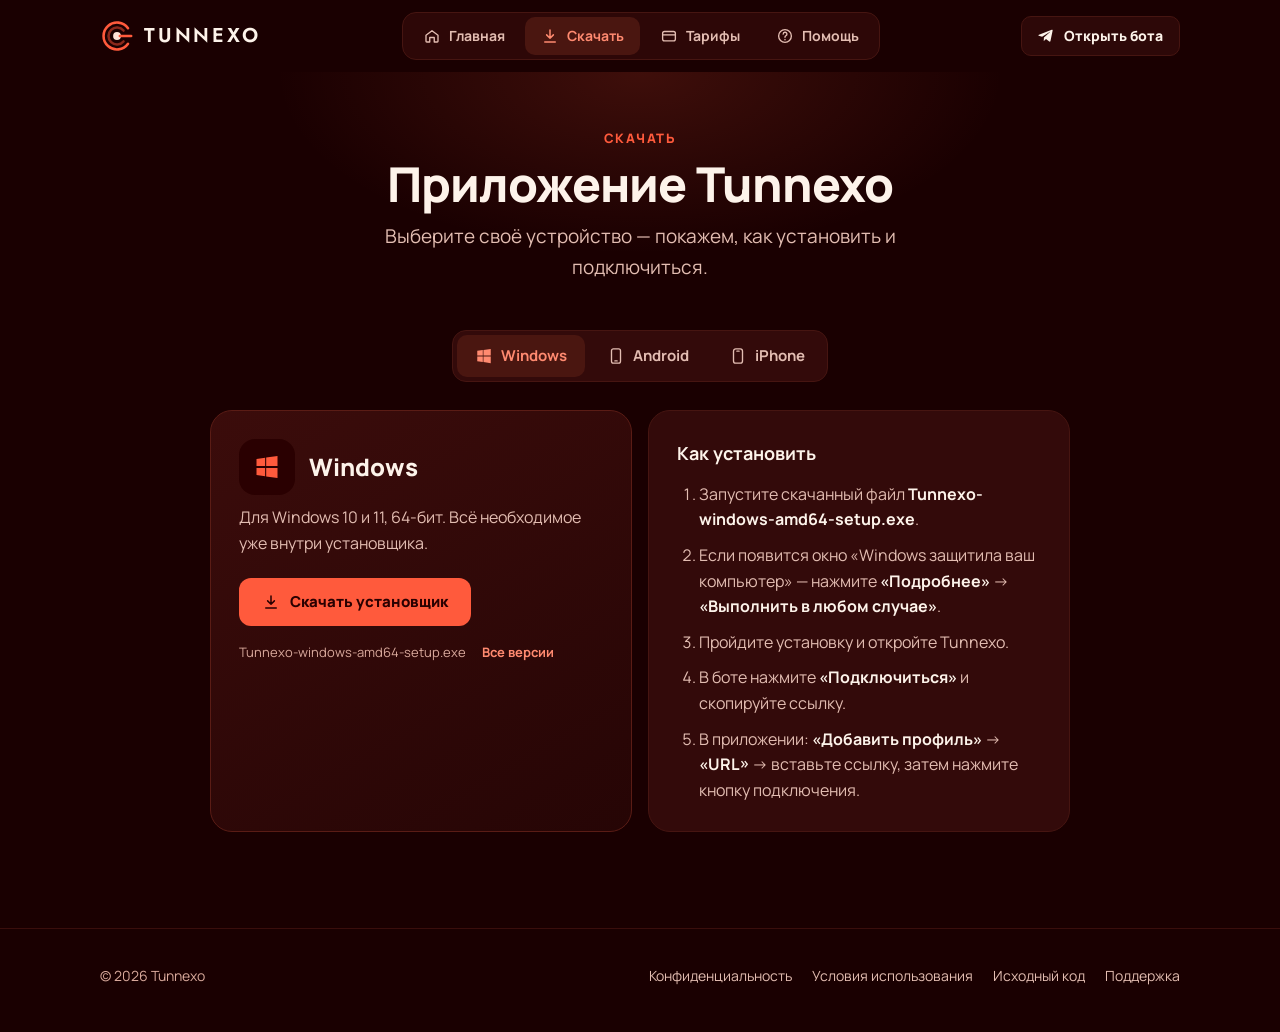
==== site/download.html @ ae8a5d05 "Site: split into tabs (Главная, Скачать, Тарифы, Помощь) with mobile tab bar Co-Authored-By: Claude " ====
<!doctype html>
<html lang="ru">
<head>
<meta charset="utf-8">
<meta name="viewport" content="width=device-width, initial-scale=1, viewport-fit=cover">
<title>Скачать Tunnexo — Windows, Android, iPhone</title>
<meta name="description" content="Скачайте приложение Tunnexo для Windows. Инструкции для Android и iPhone.">
<meta name="theme-color" content="#1A0001">
<link rel="icon" href="favicon.ico" sizes="any">
<link rel="icon" type="image/png" href="assets/favicon.png">
<link rel="apple-touch-icon" href="assets/apple-touch-icon.png">
<meta property="og:type" content="website">
<meta property="og:title" content="Скачать Tunnexo — Windows, Android, iPhone">
<meta property="og:description" content="Скачайте приложение Tunnexo для Windows. Инструкции для Android и iPhone.">
<meta property="og:image" content="https://tunnexo.com/assets/apple-touch-icon.png">
<link rel="preconnect" href="https://fonts.googleapis.com">
<link rel="preconnect" href="https://fonts.gstatic.com" crossorigin>
<link href="https://fonts.googleapis.com/css2?family=Jost:wght@500;600&family=Manrope:wght@400;500;600;700;800&display=swap" rel="stylesheet">
<link rel="stylesheet" href="assets/style.css">
<script>document.documentElement.className='js'</script>
</head>
<body>
<header>
  <div class="wrap nav">
    <a class="brand" href="./" aria-label="Tunnexo — на главную"><svg width="34" height="34" viewBox="0 0 48 48" fill="none" aria-hidden="true"><path d="M39.56 13.1A19 19 0 1 0 39.56 34.9" stroke="#FF5A3C" stroke-width="3.6" stroke-linecap="round"/><path d="M33.19 16.29A12 12 0 1 0 33.19 31.71" stroke="#8A281B" stroke-width="3.6" stroke-linecap="round"/><circle cx="24" cy="24" r="5.5" fill="#FFE3D8"/><path d="M28 24h16" stroke="#FF5A3C" stroke-width="3.6" stroke-linecap="round"/></svg><span>TUNNEXO</span></a>
    <nav class="tabs" aria-label="Разделы"><a href="./"><svg width="18" height="18" viewBox="0 0 24 24" fill="none" aria-hidden="true"><path d="M4 11l8-6 8 6v8a1 1 0 0 1-1 1h-4v-6H9v6H5a1 1 0 0 1-1-1z" stroke="currentColor" stroke-width="1.8" stroke-linejoin="round"/></svg>Главная</a><a href="download.html" aria-current="page"><svg width="18" height="18" viewBox="0 0 24 24" fill="none" aria-hidden="true"><path d="M12 4v11m0 0-4.5-4.5M12 15l4.5-4.5M5 20h14" stroke="currentColor" stroke-width="2" stroke-linecap="round" stroke-linejoin="round"/></svg>Скачать</a><a href="pricing.html"><svg width="18" height="18" viewBox="0 0 24 24" fill="none" aria-hidden="true"><rect x="3.5" y="6" width="17" height="12.5" rx="2.5" stroke="currentColor" stroke-width="1.8"/><path d="M3.5 10.5h17" stroke="currentColor" stroke-width="1.8"/></svg>Тарифы</a><a href="help.html"><svg width="18" height="18" viewBox="0 0 24 24" fill="none" aria-hidden="true"><circle cx="12" cy="12" r="8.5" stroke="currentColor" stroke-width="1.8"/><path d="M9.6 9.5a2.5 2.5 0 1 1 3.4 2.3c-.6.3-1 .8-1 1.5v.4M12 16.6v.4" stroke="currentColor" stroke-width="1.8" stroke-linecap="round"/></svg>Помощь</a></nav>
    <div class="nav-right"><a class="btn btn-ghost btn-sm" href="https://t.me/tunnexo_vpn_bot" rel="noopener"><svg width="16" height="16" viewBox="0 0 24 24" fill="currentColor" aria-hidden="true"><path d="M21.9 4.3 18.7 19.4c-.2 1-.9 1.3-1.8.8l-4.9-3.6-2.4 2.3c-.3.3-.5.5-1 .5l.3-5 9.2-8.3c.4-.4-.1-.6-.6-.2L6.1 13.1 1.3 11.6c-1-.3-1.1-1 .2-1.5L20.6 2.8c.9-.3 1.6.2 1.3 1.5z"/></svg>Открыть бота</a></div>
  </div>
</header>

<main>
  <div class="page-head"><div class="wrap"><p class="kicker">Скачать</p><h1>Приложение Tunnexo</h1><p class="lead">Выберите своё устройство — покажем, как установить и подключиться.</p></div></div>
  <div class="page"><div class="wrap">
    <div class="seg-wrap"><div class="seg" role="tablist" aria-label="Устройство">
      <button type="button" role="tab" aria-selected="true" aria-controls="p-windows" id="t-windows" data-tab="windows"><svg width="18" height="18" viewBox="0 0 24 24" fill="currentColor" aria-hidden="true"><path d="M3 5.1 10.4 4v7.2H3zm8.3-1.2L21 2.5v8.7h-9.7zM3 12.8h7.4V20L3 18.9zm8.3 0H21v8.7l-9.7-1.4z"/></svg>Windows</button>
      <button type="button" role="tab" aria-selected="false" aria-controls="p-android" id="t-android" data-tab="android"><svg width="18" height="18" viewBox="0 0 24 24" fill="none" aria-hidden="true"><rect x="6" y="2.5" width="12" height="19" rx="2.5" stroke="currentColor" stroke-width="1.8"/><path d="M10.5 18.5h3" stroke="currentColor" stroke-width="1.8" stroke-linecap="round"/></svg>Android</button>
      <button type="button" role="tab" aria-selected="false" aria-controls="p-ios" id="t-ios" data-tab="ios"><svg width="18" height="18" viewBox="0 0 24 24" fill="none" aria-hidden="true"><rect x="6" y="2.5" width="12" height="19" rx="3" stroke="currentColor" stroke-width="1.8"/><path d="M10.5 5.5h3" stroke="currentColor" stroke-width="1.8" stroke-linecap="round"/></svg>iPhone</button>
    </div></div>

    <div class="panel" id="p-windows" role="tabpanel" aria-labelledby="t-windows">
      <div class="platform">
        <div class="pcard">
          <div class="os"><span><svg width="28" height="28" viewBox="0 0 24 24" fill="currentColor" aria-hidden="true"><path d="M3 5.1 10.4 4v7.2H3zm8.3-1.2L21 2.5v8.7h-9.7zM3 12.8h7.4V20L3 18.9zm8.3 0H21v8.7l-9.7-1.4z"/></svg></span>Windows</div>
          <p>Для Windows 10 и 11, 64-бит. Всё необходимое уже внутри установщика.</p>
          <a class="btn btn-primary" href="https://github.com/borov-tech/tunnexo-app/releases/latest/download/Tunnexo-windows-amd64-setup.exe"><svg width="18" height="18" viewBox="0 0 24 24" fill="none" aria-hidden="true"><path d="M12 4v11m0 0-4.5-4.5M12 15l4.5-4.5M5 20h14" stroke="currentColor" stroke-width="2" stroke-linecap="round" stroke-linejoin="round"/></svg>Скачать установщик</a>
          <div class="meta"><span>Tunnexo-windows-amd64-setup.exe</span><a class="link" href="https://github.com/borov-tech/tunnexo-app/releases/latest" rel="noopener">Все версии</a></div>
        </div>
        <div class="howto">
          <h3>Как установить</h3>
          <ol>
            <li>Запустите скачанный файл <b>Tunnexo-windows-amd64-setup.exe</b>.</li>
            <li>Если появится окно «Windows защитила ваш компьютер» — нажмите <b>«Подробнее»</b> → <b>«Выполнить в любом случае»</b>.</li>
            <li>Пройдите установку и откройте Tunnexo.</li>
            <li>В боте нажмите <b>«Подключиться»</b> и скопируйте ссылку.</li>
            <li>В приложении: <b>«Добавить профиль»</b> → <b>«URL»</b> → вставьте ссылку, затем нажмите кнопку подключения.</li>
          </ol>
        </div>
      </div>
    </div>

    <div class="panel" id="p-android" role="tabpanel" aria-labelledby="t-android" hidden>
      <div class="pcard soon-box">
        <div class="ico"><svg width="30" height="30" viewBox="0 0 24 24" fill="none" aria-hidden="true"><rect x="6" y="2.5" width="12" height="19" rx="2.5" stroke="currentColor" stroke-width="1.8"/><path d="M10.5 18.5h3" stroke="currentColor" stroke-width="1.8" stroke-linecap="round"/></svg></div>
        <div class="os" style="justify-content:center">Android <em class="badge" style="font-style:normal;font-size:12px;padding:2px 10px;border-radius:10px;background:var(--chip);color:var(--muted)">скоро</em></div>
        <p style="max-width:460px;margin:10px auto 22px">Приложение Tunnexo для Android готовится к выпуску. А пока подписку из бота можно добавить в приложение Happ из Google Play.</p>
        <a class="btn btn-ghost" href="https://t.me/tunnexo_vpn_bot" rel="noopener"><svg width="16" height="16" viewBox="0 0 24 24" fill="currentColor" aria-hidden="true"><path d="M21.9 4.3 18.7 19.4c-.2 1-.9 1.3-1.8.8l-4.9-3.6-2.4 2.3c-.3.3-.5.5-1 .5l.3-5 9.2-8.3c.4-.4-.1-.6-.6-.2L6.1 13.1 1.3 11.6c-1-.3-1.1-1 .2-1.5L20.6 2.8c.9-.3 1.6.2 1.3 1.5z"/></svg>Получить подписку</a>
      </div>
    </div>

    <div class="panel" id="p-ios" role="tabpanel" aria-labelledby="t-ios" hidden>
      <div class="platform">
        <div class="pcard">
          <div class="os"><span><svg width="28" height="28" viewBox="0 0 24 24" fill="none" aria-hidden="true"><rect x="6" y="2.5" width="12" height="19" rx="3" stroke="currentColor" stroke-width="1.8"/><path d="M10.5 5.5h3" stroke="currentColor" stroke-width="1.8" stroke-linecap="round"/></svg></span>iPhone и iPad</div>
          <p>Своего приложения для iOS у Tunnexo пока нет. Используйте бесплатное приложение <b>Happ</b> из App Store — подписка работает в нём полностью.</p>
          <a class="btn btn-ghost" href="https://t.me/tunnexo_vpn_bot" rel="noopener"><svg width="16" height="16" viewBox="0 0 24 24" fill="currentColor" aria-hidden="true"><path d="M21.9 4.3 18.7 19.4c-.2 1-.9 1.3-1.8.8l-4.9-3.6-2.4 2.3c-.3.3-.5.5-1 .5l.3-5 9.2-8.3c.4-.4-.1-.6-.6-.2L6.1 13.1 1.3 11.6c-1-.3-1.1-1 .2-1.5L20.6 2.8c.9-.3 1.6.2 1.3 1.5z"/></svg>Получить подписку</a>
        </div>
        <div class="howto">
          <h3>Как подключить</h3>
          <ol>
            <li>Установите <b>Happ</b> из App Store.</li>
            <li>В боте нажмите <b>«Подключиться»</b> и скопируйте ссылку.</li>
            <li>Откройте Happ — он предложит добавить подписку из буфера обмена. Или нажмите <b>«+»</b> и вставьте ссылку.</li>
            <li>Выберите страну и включите подключение.</li>
          </ol>
        </div>
      </div>
    </div>
  </div></div>

</main>

<footer>
  <div class="wrap foot">
    <span>© <span data-year>2026</span> Tunnexo</span>
    <nav aria-label="Документы">
      <a href="privacy.html">Конфиденциальность</a>
      <a href="terms.html">Условия использования</a>
      <a href="https://github.com/borov-tech/tunnexo-app" rel="noopener">Исходный код</a>
      <a href="https://t.me/tunnexo_vpn_bot" rel="noopener">Поддержка</a>
    </nav>
  </div>
</footer>

<nav class="tabbar" aria-label="Разделы"><a href="./"><svg width="18" height="18" viewBox="0 0 24 24" fill="none" aria-hidden="true"><path d="M4 11l8-6 8 6v8a1 1 0 0 1-1 1h-4v-6H9v6H5a1 1 0 0 1-1-1z" stroke="currentColor" stroke-width="1.8" stroke-linejoin="round"/></svg>Главная</a><a href="download.html" aria-current="page"><svg width="18" height="18" viewBox="0 0 24 24" fill="none" aria-hidden="true"><path d="M12 4v11m0 0-4.5-4.5M12 15l4.5-4.5M5 20h14" stroke="currentColor" stroke-width="2" stroke-linecap="round" stroke-linejoin="round"/></svg>Скачать</a><a href="pricing.html"><svg width="18" height="18" viewBox="0 0 24 24" fill="none" aria-hidden="true"><rect x="3.5" y="6" width="17" height="12.5" rx="2.5" stroke="currentColor" stroke-width="1.8"/><path d="M3.5 10.5h17" stroke="currentColor" stroke-width="1.8"/></svg>Тарифы</a><a href="help.html"><svg width="18" height="18" viewBox="0 0 24 24" fill="none" aria-hidden="true"><circle cx="12" cy="12" r="8.5" stroke="currentColor" stroke-width="1.8"/><path d="M9.6 9.5a2.5 2.5 0 1 1 3.4 2.3c-.6.3-1 .8-1 1.5v.4M12 16.6v.4" stroke="currentColor" stroke-width="1.8" stroke-linecap="round"/></svg>Помощь</a></nav>
<script>
try { document.querySelectorAll('[data-year]').forEach(function (e) { e.textContent = new Date().getFullYear(); }); } catch (e) {}
(function () {
  var tabs = document.querySelectorAll('[data-tab]');
  function show(name) {
    tabs.forEach(function (t) {
      var on = t.getAttribute('data-tab') === name;
      t.setAttribute('aria-selected', on ? 'true' : 'false');
      var p = document.getElementById('p-' + t.getAttribute('data-tab'));
      if (p) p.hidden = !on;
    });
  }
  tabs.forEach(function (t) { t.addEventListener('click', function () { show(t.getAttribute('data-tab')); try { history.replaceState(null, '', '#' + t.getAttribute('data-tab')); } catch (e) {} }); });
  var h = (location.hash || '').slice(1);
  var ua = navigator.userAgent || '';
  if (h === 'windows' || h === 'android' || h === 'ios') show(h);
  else if (/Android/i.test(ua)) show('android');
  else if (/iPhone|iPad|iPod/i.test(ua) || (/Macintosh/.test(ua) && 'ontouchend' in document)) show('ios');
  else show('windows');
})();
</script>
</body>
</html>
---- site/assets/style.css ----
:root{
  --bg:#1A0001; --bg2:#220102; --card:#330A0A; --card-border:#461511; --line:#3A0E0C;
  --chip:#47130F; --coral:#FF5A3C; --coral-hover:#FF7A5E; --coral-soft:#FF8A70; --ring:#8A281B;
  --text:#FDF3EA; --text2:#E3BDB2; --muted:#D9A99C; --ink:#2A0001;
  --radius:18px; --maxw:1120px;
}
*{box-sizing:border-box}
html{scroll-behavior:smooth;-webkit-text-size-adjust:100%}
body{margin:0;background:var(--bg);color:var(--text);font-family:'Manrope',system-ui,-apple-system,'Segoe UI',sans-serif;font-size:16px;line-height:1.6;overflow-x:hidden}
a{color:inherit}
a.link{color:var(--coral-soft);text-decoration:none;font-weight:700}
a.link:hover{text-decoration:underline}
img,svg{display:block}
.wrap{max-width:var(--maxw);margin:0 auto;padding:0 20px}
:focus-visible{outline:2px solid var(--coral);outline-offset:3px;border-radius:6px}

/* header */
header{position:relative;z-index:3}
.nav{display:flex;align-items:center;justify-content:space-between;height:76px;gap:16px}
.brand{display:flex;align-items:center;gap:10px;text-decoration:none}
.brand span{font-family:'Jost',sans-serif;font-weight:600;font-size:20px;letter-spacing:.14em}
.links{display:flex;align-items:center;gap:28px}
.links a{text-decoration:none;color:var(--text2);font-weight:600;font-size:15px}
.links a:hover{color:var(--text)}

/* buttons */
.btn{display:inline-flex;align-items:center;justify-content:center;gap:10px;height:48px;padding:0 22px;border-radius:12px;font:inherit;font-weight:800;font-size:15px;text-decoration:none;border:1px solid transparent;cursor:pointer;white-space:nowrap;transition:background .15s,border-color .15s,transform .15s}
.btn:active{transform:translateY(1px)}
.btn-primary{background:var(--coral);color:var(--ink)}
.btn-primary:hover{background:var(--coral-hover)}
.btn-ghost{background:rgba(51,10,10,.8);border-color:var(--card-border);color:var(--text)}
.btn-ghost:hover{border-color:var(--ring)}
.btn-sm{height:40px;padding:0 16px;font-size:14px;border-radius:10px}

/* hero (variant B) */
.hero{position:relative;overflow:hidden;margin-top:-72px;padding:120px 0 100px;text-align:center;
  background:radial-gradient(560px 420px at 50% 42%,#4A1210 0%,#220102 62%,var(--bg) 100%)}
.rings{position:absolute;left:50%;top:330px;width:1400px;height:1400px;transform:translate(-50%,-50%);pointer-events:none}
.hero-inner{position:relative;z-index:1;display:flex;flex-direction:column;align-items:center}
.hero-logo{filter:drop-shadow(0 0 40px rgba(255,90,60,.45))}
h1{font-size:clamp(38px,6vw,66px);line-height:1.05;letter-spacing:-.02em;margin:28px 0 16px;font-weight:800;max-width:860px}
.lead{font-size:clamp(17px,2vw,19px);color:var(--text2);margin:0 0 40px;max-width:600px}
.platforms{display:flex;flex-wrap:wrap;justify-content:center;gap:14px}
.pbtn{display:inline-flex;align-items:center;gap:12px;height:62px;padding:0 28px;border-radius:16px;text-decoration:none;font-weight:800;font-size:17px;border:1px solid transparent;transition:background .15s,border-color .15s,transform .15s;text-align:left}
.pbtn:active{transform:translateY(1px)}
.pbtn small{display:block;font-size:11px;font-weight:700;line-height:1.1;opacity:.75}
.pbtn span{line-height:1.15}
.pbtn.primary{background:var(--coral);color:var(--ink);box-shadow:0 12px 40px rgba(255,90,60,.35)}
.pbtn.primary:hover{background:var(--coral-hover)}
.pbtn.secondary{background:rgba(51,10,10,.85);border-color:#5A1C15;color:var(--text)}
.pbtn.secondary:hover{border-color:var(--ring)}
.pbtn.secondary svg{color:var(--coral-soft)}
.pbtn.soon{cursor:default;opacity:.85}
.pbtn .badge{margin-left:6px;padding:2px 8px;border-radius:10px;background:var(--chip);color:var(--muted);font-size:11px;font-weight:700;opacity:1}
.hero-note{margin:22px 0 0;font-size:14px;color:var(--muted)}

/* sections */
section{position:relative;padding:88px 0;border-top:1px solid var(--line)}
.kicker{color:var(--coral);font-size:13px;font-weight:800;letter-spacing:.12em;text-transform:uppercase;margin:0 0 10px}
h2{font-size:clamp(28px,3.6vw,40px);line-height:1.15;letter-spacing:-.01em;margin:0 0 14px;font-weight:800}
.sub{color:var(--text2);max-width:640px;margin:0 0 40px;font-size:17px}
.grid{display:grid;grid-template-columns:repeat(3,minmax(0,1fr));gap:16px}
.card{background:var(--card);border:1px solid var(--card-border);border-radius:var(--radius);padding:24px}
.card h3{margin:16px 0 6px;font-size:18px;font-weight:800}
.card p{margin:0;color:var(--text2);font-size:15px}
.ico{width:44px;height:44px;border-radius:12px;background:var(--chip);color:var(--coral-soft);display:flex;align-items:center;justify-content:center;flex-shrink:0}

/* countries */
.countries{display:grid;grid-template-columns:repeat(4,minmax(0,1fr));gap:16px}
.country{display:flex;align-items:center;gap:14px;background:var(--card);border:1px solid var(--card-border);border-radius:16px;padding:18px 20px}
.flag{width:44px;height:30px;border-radius:6px;overflow:hidden;flex-shrink:0;box-shadow:0 0 0 1px rgba(255,255,255,.08)}
.country b{display:block;font-size:16px}
.country small{color:var(--muted);font-size:13px}

/* pricing */
.plans{display:grid;grid-template-columns:repeat(3,minmax(0,1fr));gap:16px;align-items:stretch}
.plan{position:relative;display:flex;flex-direction:column;background:var(--card);border:1px solid var(--card-border);border-radius:22px;padding:28px}
.plan.best{background:linear-gradient(160deg,#4A1610,#2A0606 75%);border:1.5px solid var(--coral)}
.plan .ribbon{position:absolute;top:-12px;left:24px;height:24px;padding:0 12px;border-radius:12px;background:var(--coral);color:var(--ink);font-size:12px;font-weight:800;display:flex;align-items:center}
.plan h3{margin:0;font-size:18px;font-weight:800;color:var(--text2)}
.price{margin:14px 0 4px;font-size:44px;font-weight:800;letter-spacing:-.02em;line-height:1}
.price span{font-size:22px;font-weight:700;margin-left:4px}
.per{color:var(--muted);font-size:14px;min-height:22px}
.save{display:inline-block;margin-left:8px;padding:1px 8px;border-radius:10px;background:var(--chip);color:var(--coral-soft);font-size:12px;font-weight:800}
.plan ul{list-style:none;padding:0;margin:20px 0 24px;display:grid;gap:8px;font-size:15px;color:var(--text2)}
.plan li{display:flex;gap:10px;align-items:flex-start}
.plan li::before{content:"";flex-shrink:0;width:18px;height:18px;margin-top:3px;border-radius:9px;background:var(--chip) url("data:image/svg+xml,%3Csvg xmlns='http://www.w3.org/2000/svg' viewBox='0 0 24 24'%3E%3Cpath d='M6 12.5l4 4L18 8' fill='none' stroke='%23FF8A70' stroke-width='3' stroke-linecap='round' stroke-linejoin='round'/%3E%3C/svg%3E") center/12px no-repeat}
.plan .btn{margin-top:auto}
.plans-note{margin:20px 0 0;color:var(--muted);font-size:14px}

/* steps */
.steps{counter-reset:s;display:grid;grid-template-columns:repeat(3,minmax(0,1fr));gap:16px}
.step{background:var(--card);border:1px solid var(--card-border);border-radius:var(--radius);padding:24px}
.step::before{counter-increment:s;content:counter(s);display:flex;align-items:center;justify-content:center;width:36px;height:36px;border-radius:50%;background:var(--coral);color:var(--ink);font-weight:800}
.step h3{margin:16px 0 6px;font-size:17px}
.step p{margin:0;color:var(--text2);font-size:15px}
.win-note{margin-top:16px;display:flex;gap:12px;align-items:flex-start;background:rgba(59,12,11,.6);border:1px solid #5A1C15;border-radius:14px;padding:14px 16px;font-size:14px;color:var(--text2)}
.win-note b{color:var(--text)}

/* faq */
.faq{max-width:780px}
details{border-bottom:1px solid var(--line)}
summary{list-style:none;cursor:pointer;padding:20px 0;font-weight:700;font-size:17px;display:flex;justify-content:space-between;gap:16px}
summary::-webkit-details-marker{display:none}
summary::after{content:"+";color:var(--coral);font-size:22px;line-height:1;font-weight:600}
details[open] summary::after{content:"–"}
details p{margin:0 0 20px;color:var(--text2)}

/* final cta */
.final{text-align:center;background:radial-gradient(520px 260px at 50% 100%,rgba(255,90,60,.18),transparent 70%)}
.final .platforms{margin-top:28px}

/* footer */
footer{border-top:1px solid var(--line);padding:36px 0 44px;color:var(--muted);font-size:14px}
.foot{display:flex;flex-wrap:wrap;justify-content:space-between;gap:12px 24px;align-items:center}
.foot nav{display:flex;flex-wrap:wrap;gap:8px 20px}
.foot a{color:var(--text2);text-decoration:none}
.foot a:hover{color:var(--text);text-decoration:underline}

/* legal pages */
.doc{max-width:780px;margin:0 auto;padding:40px 20px 80px}
.doc h1{font-size:clamp(30px,4.4vw,44px);margin:12px 0 8px;text-align:left}
.doc .updated{color:var(--muted);font-size:14px;margin:0 0 32px}
.doc h2{font-size:22px;margin:36px 0 10px}
.doc p,.doc li{color:var(--text2)}
.doc ul{padding-left:22px}
.doc li{margin:6px 0}
.doc .callout{background:var(--card);border:1px solid var(--card-border);border-radius:14px;padding:16px 18px;margin:20px 0}
.doc .callout p{margin:0}
.back{display:inline-flex;align-items:center;gap:6px;color:var(--muted);text-decoration:none;font-weight:600;font-size:14px}
.back:hover{color:var(--text)}

@media (max-width:900px){
  .grid,.steps,.plans{grid-template-columns:1fr}
  .countries{grid-template-columns:repeat(2,minmax(0,1fr))}
  .links a:not(.btn){display:none}
  .plans{max-width:460px}
}
@media (max-width:480px){
  .wrap{padding:0 16px}
  .hero{padding:120px 0 80px}
  .rings{top:300px;width:1000px;height:1000px}
  .pbtn{width:100%;justify-content:center}
  .countries{grid-template-columns:1fr}
  section{padding:64px 0}
  .brand span{font-size:18px}
}
@media (prefers-reduced-motion:reduce){html{scroll-behavior:auto}.btn,.pbtn{transition:none}}

/* ===== tabs (multi-page) ===== */
.nav{height:72px}
.tabs{display:flex;gap:4px;padding:4px;border-radius:14px;background:rgba(51,10,10,.75);border:1px solid var(--card-border)}
.tabs a{display:flex;align-items:center;gap:8px;height:38px;padding:0 16px;border-radius:10px;text-decoration:none;color:var(--text2);font-weight:700;font-size:14px}
.tabs a:hover{color:var(--text);background:rgba(74,22,16,.6)}
.tabs a[aria-current="page"]{background:#4A1610;color:var(--coral-soft)}
.tabs svg{flex-shrink:0}
.nav-right{display:flex;align-items:center;gap:12px}
.tabbar{display:none}
.page-head{position:relative;overflow:hidden;padding:56px 0 40px;text-align:center;background:radial-gradient(520px 260px at 50% 0%,rgba(255,90,60,.16),transparent 70%)}
.page-head h1{margin:0 auto 12px;font-size:clamp(32px,4.6vw,48px)}
.page-head .lead{margin:0 auto}
.page{padding:8px 0 96px}
.page section{border-top:0;padding:40px 0}
.seg{display:inline-flex;gap:4px;padding:4px;border-radius:14px;background:var(--card);border:1px solid var(--card-border);margin:0 auto 28px}
.seg button{display:flex;align-items:center;gap:8px;height:42px;padding:0 18px;border:0;border-radius:10px;background:transparent;color:var(--text2);font:inherit;font-weight:700;font-size:15px;cursor:pointer}
.seg button[aria-selected="true"]{background:#4A1610;color:var(--coral-soft)}
.seg-wrap{text-align:center}
.panel{max-width:860px;margin:0 auto}
.js .panel[hidden]{display:none}
.platform{display:grid;grid-template-columns:minmax(0,1fr) minmax(0,1fr);gap:16px}
.pcard{position:relative;overflow:hidden;background:linear-gradient(150deg,#3B0C0B,#260505);border:1px solid #5A1C15;border-radius:22px;padding:28px}
.pcard .os{display:flex;align-items:center;gap:14px;font-size:24px;font-weight:800;margin-bottom:6px}
.pcard .os span{width:56px;height:56px;border-radius:16px;background:var(--ink);color:var(--coral);display:flex;align-items:center;justify-content:center}
.pcard p{color:var(--text2);margin:10px 0 22px}
.pcard .meta{display:flex;flex-wrap:wrap;gap:6px 16px;margin-top:16px;color:var(--muted);font-size:13px}
.howto{background:var(--card);border:1px solid var(--card-border);border-radius:22px;padding:28px}
.howto h3{margin:0 0 14px;font-size:18px}
.howto ol{margin:0;padding-left:22px;color:var(--text2);display:grid;gap:10px}
.howto ol b{color:var(--text)}
.soon-box{text-align:center;padding:44px 28px}
.soon-box .ico{margin:0 auto 14px;width:64px;height:64px;border-radius:18px}
.help-card{display:flex;flex-wrap:wrap;align-items:center;justify-content:space-between;gap:16px;margin-top:40px;background:linear-gradient(135deg,#3B0C0B,#2A0606);border:1px solid #5A1C15;border-radius:20px;padding:24px 28px}
.help-card h3{margin:0 0 4px;font-size:20px}
.help-card p{margin:0;color:var(--text2)}
.home-more{display:grid;grid-template-columns:repeat(3,minmax(0,1fr));gap:16px}
.tile{display:block;text-decoration:none;background:var(--card);border:1px solid var(--card-border);border-radius:20px;padding:24px;transition:border-color .15s,transform .15s}
.tile:hover{border-color:var(--ring);transform:translateY(-2px)}
.tile h3{margin:14px 0 6px;font-size:18px}
.tile p{margin:0;color:var(--text2);font-size:15px}
.tile .go{margin-top:14px;color:var(--coral-soft);font-weight:800;font-size:14px}

@media (max-width:900px){
  .tabs{display:none}
  .platform,.home-more{grid-template-columns:1fr}
  body{padding-bottom:76px}
  .tabbar{display:grid;grid-template-columns:repeat(4,1fr);position:fixed;left:0;right:0;bottom:0;z-index:10;height:68px;padding:6px 8px calc(6px + env(safe-area-inset-bottom));background:rgba(30,1,2,.96);border-top:1px solid var(--line);-webkit-backdrop-filter:blur(10px);backdrop-filter:blur(10px)}
  .tabbar a{display:flex;flex-direction:column;align-items:center;justify-content:center;gap:3px;text-decoration:none;color:var(--muted);font-size:11px;font-weight:700;border-radius:12px}
  .tabbar a[aria-current="page"]{color:var(--coral-soft)}
  .tabbar a[aria-current="page"] svg{background:#4A1610;border-radius:10px}
  .tabbar svg{width:44px;height:28px;padding:4px 12px;box-sizing:border-box}
}
@media (max-width:480px){
  .seg{display:flex}
  .seg button{flex:1;justify-content:center;padding:0 8px;font-size:14px}
  .pcard,.howto{padding:22px}
}
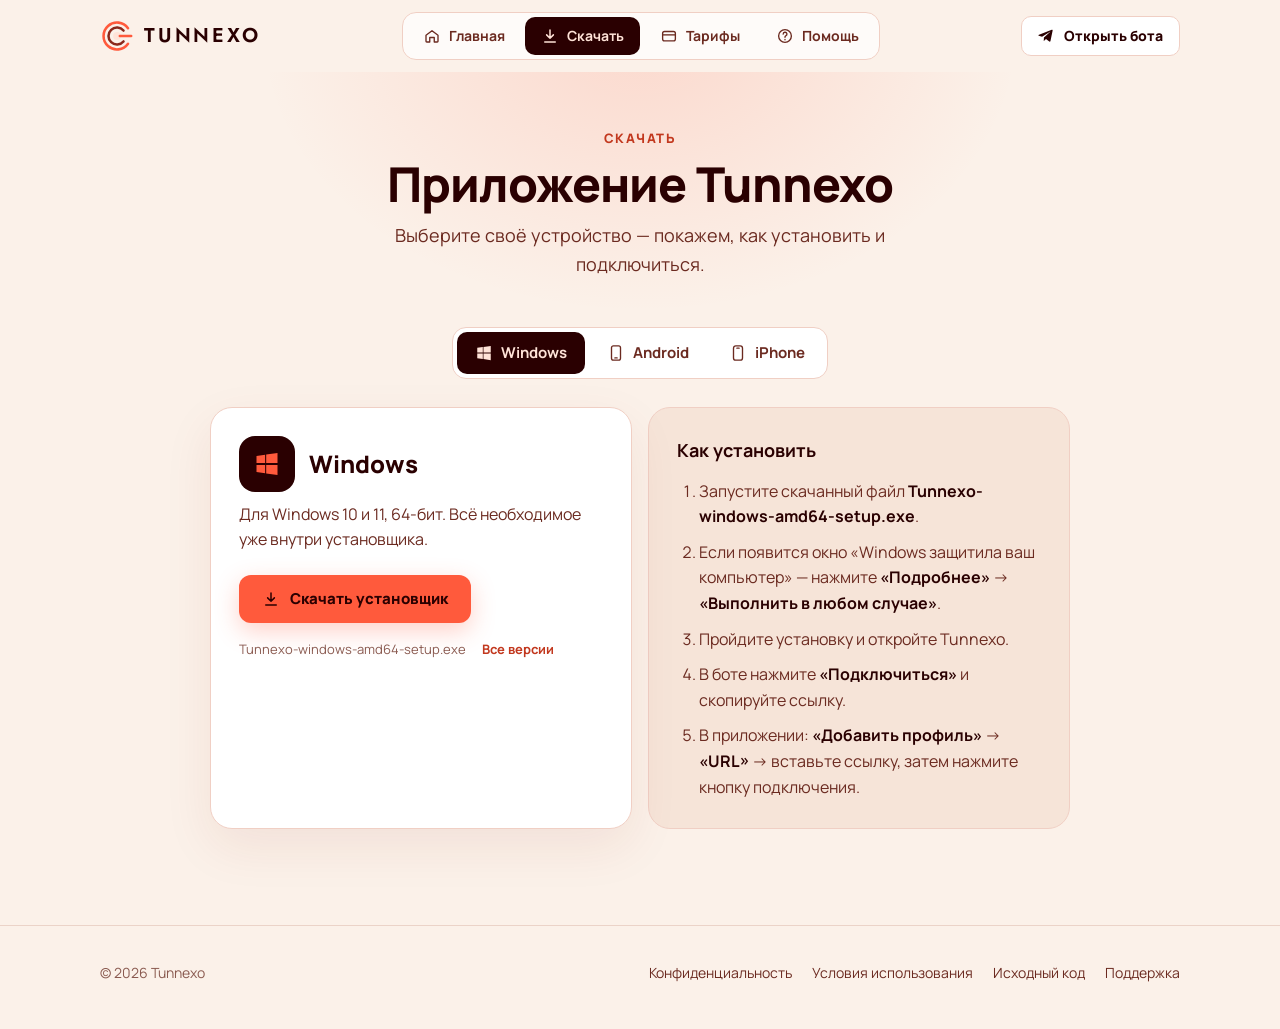
==== commit 368c5600: "Site: light design (variant C), animations, remove device/country counts Co-Authored-By: Claude Opus" ====
--- a/site/download.html
+++ b/site/download.html
@@ -5,7 +5,7 @@
 <meta name="viewport" content="width=device-width, initial-scale=1, viewport-fit=cover">
 <title>Скачать Tunnexo — Windows, Android, iPhone</title>
 <meta name="description" content="Скачайте приложение Tunnexo для Windows. Инструкции для Android и iPhone.">
-<meta name="theme-color" content="#1A0001">
+<meta name="theme-color" content="#FBF1E9">
 <link rel="icon" href="favicon.ico" sizes="any">
 <link rel="icon" type="image/png" href="assets/favicon.png">
 <link rel="apple-touch-icon" href="assets/apple-touch-icon.png">
--- a/site/assets/style.css
+++ b/site/assets/style.css
@@ -1,90 +1,135 @@
+/* Tunnexo site — light theme (variant C): warm paper background, burgundy ink, coral accent.
+   Layout: tab navigation (top on desktop, bottom bar on phones/tablets), one job per page. */
 :root{
-  --bg:#1A0001; --bg2:#220102; --card:#330A0A; --card-border:#461511; --line:#3A0E0C;
-  --chip:#47130F; --coral:#FF5A3C; --coral-hover:#FF7A5E; --coral-soft:#FF8A70; --ring:#8A281B;
-  --text:#FDF3EA; --text2:#E3BDB2; --muted:#D9A99C; --ink:#2A0001;
+  --bg:#FBF1E9;          /* paper */
+  --bg-deep:#F6E4D8;     /* section tint */
+  --card:#FFFFFF;
+  --card-border:#F0CFC4;
+  --line:#EBD3C8;
+  --chip:#FFE3D8;
+  --coral:#FF5A3C;
+  --coral-hover:#F04A2C;
+  --coral-text:#C2381E;  /* coral readable on light backgrounds */
+  --ink:#2A0001;         /* burgundy — text and dark tiles */
+  --text:#2A0001;
+  --text2:#6B2A20;
+  --muted:#8A5A50;
   --radius:18px; --maxw:1120px;
+  color-scheme:light;
 }
 *{box-sizing:border-box}
 html{scroll-behavior:smooth;-webkit-text-size-adjust:100%}
 body{margin:0;background:var(--bg);color:var(--text);font-family:'Manrope',system-ui,-apple-system,'Segoe UI',sans-serif;font-size:16px;line-height:1.6;overflow-x:hidden}
 a{color:inherit}
-a.link{color:var(--coral-soft);text-decoration:none;font-weight:700}
+a.link{color:var(--coral-text);text-decoration:none;font-weight:700}
 a.link:hover{text-decoration:underline}
 img,svg{display:block}
-.wrap{max-width:var(--maxw);margin:0 auto;padding:0 20px}
+.wrap{max-width:var(--maxw);margin:0 auto;padding-left:max(20px,env(safe-area-inset-left,0px));padding-right:max(20px,env(safe-area-inset-right,0px))}
 :focus-visible{outline:2px solid var(--coral);outline-offset:3px;border-radius:6px}
+h1,h2,h3{text-wrap:balance}
 
 /* header */
 header{position:relative;z-index:3}
-.nav{display:flex;align-items:center;justify-content:space-between;height:76px;gap:16px}
+.nav{display:flex;align-items:center;justify-content:space-between;height:72px;gap:16px}
 .brand{display:flex;align-items:center;gap:10px;text-decoration:none}
-.brand span{font-family:'Jost',sans-serif;font-weight:600;font-size:20px;letter-spacing:.14em}
-.links{display:flex;align-items:center;gap:28px}
-.links a{text-decoration:none;color:var(--text2);font-weight:600;font-size:15px}
-.links a:hover{color:var(--text)}
+.brand span{font-family:'Jost',sans-serif;font-weight:600;font-size:20px;letter-spacing:.14em;color:var(--ink)}
+.tabs{display:flex;gap:4px;padding:4px;border-radius:14px;background:rgba(255,255,255,.7);border:1px solid var(--card-border)}
+.tabs a{position:relative;display:flex;align-items:center;gap:8px;height:38px;padding:0 16px;border-radius:10px;text-decoration:none;color:var(--text2);font-weight:700;font-size:14px;transition:background .2s,color .2s}
+.tabs a:hover{color:var(--ink);background:rgba(255,227,216,.6)}
+.tabs a[aria-current="page"]{background:var(--ink);color:#FFE3D8}
+.nav-right{display:flex;align-items:center;gap:12px}
 
 /* buttons */
-.btn{display:inline-flex;align-items:center;justify-content:center;gap:10px;height:48px;padding:0 22px;border-radius:12px;font:inherit;font-weight:800;font-size:15px;text-decoration:none;border:1px solid transparent;cursor:pointer;white-space:nowrap;transition:background .15s,border-color .15s,transform .15s}
-.btn:active{transform:translateY(1px)}
-.btn-primary{background:var(--coral);color:var(--ink)}
+.btn{display:inline-flex;align-items:center;justify-content:center;gap:10px;height:48px;padding:0 22px;border-radius:12px;font:inherit;font-weight:800;font-size:15px;text-decoration:none;border:1px solid transparent;cursor:pointer;white-space:nowrap;transition:background .15s,border-color .15s,transform .15s,box-shadow .15s}
+.btn:hover{transform:translateY(-1px)}
+.btn:active{transform:translateY(0)}
+.btn-primary{background:var(--coral);color:var(--ink);box-shadow:0 8px 24px rgba(255,90,60,.28)}
 .btn-primary:hover{background:var(--coral-hover)}
-.btn-ghost{background:rgba(51,10,10,.8);border-color:var(--card-border);color:var(--text)}
-.btn-ghost:hover{border-color:var(--ring)}
+.btn-ghost{background:var(--card);border-color:var(--card-border);color:var(--ink)}
+.btn-ghost:hover{border-color:var(--coral)}
 .btn-sm{height:40px;padding:0 16px;font-size:14px;border-radius:10px}
 
-/* hero (variant B) */
-.hero{position:relative;overflow:hidden;margin-top:-72px;padding:120px 0 100px;text-align:center;
-  background:radial-gradient(560px 420px at 50% 42%,#4A1210 0%,#220102 62%,var(--bg) 100%)}
-.rings{position:absolute;left:50%;top:330px;width:1400px;height:1400px;transform:translate(-50%,-50%);pointer-events:none}
-.hero-inner{position:relative;z-index:1;display:flex;flex-direction:column;align-items:center}
-.hero-logo{filter:drop-shadow(0 0 40px rgba(255,90,60,.45))}
-h1{font-size:clamp(38px,6vw,66px);line-height:1.05;letter-spacing:-.02em;margin:28px 0 16px;font-weight:800;max-width:860px}
-.lead{font-size:clamp(17px,2vw,19px);color:var(--text2);margin:0 0 40px;max-width:600px}
+/* hero (variant C) */
+.hero{position:relative;overflow:hidden;padding:56px 0 96px}
+.hero::before{content:"";position:absolute;right:-180px;top:-260px;width:780px;height:780px;border-radius:50%;background:radial-gradient(closest-side,rgba(255,90,60,.24),rgba(255,90,60,0));pointer-events:none;animation:breathe 9s ease-in-out infinite}
+@keyframes breathe{50%{transform:scale(1.08) translate(-20px,10px);opacity:.85}}
+.hero-grid{position:relative;display:grid;grid-template-columns:minmax(0,1fr) minmax(0,500px);gap:56px;align-items:center}
+.eyebrow{display:inline-flex;align-items:center;gap:8px;height:32px;padding:0 14px;border-radius:16px;background:var(--chip);color:var(--coral-text);font-size:13px;font-weight:800}
+h1{font-size:clamp(38px,5.6vw,62px);line-height:1.05;letter-spacing:-.02em;margin:20px 0 18px;font-weight:800;color:var(--ink)}
+h1 em{font-style:normal;color:var(--coral)}
+.lead{font-size:clamp(17px,2vw,18px);color:var(--text2);margin:0 0 26px;max-width:520px}
+.checks{display:flex;flex-wrap:wrap;gap:8px 22px;list-style:none;padding:0;margin:0;color:var(--text2);font-size:14px;font-weight:700}
+.checks li{display:flex;align-items:center;gap:8px}
+.checks li::before{content:"";width:18px;height:18px;border-radius:9px;background:var(--chip) url("data:image/svg+xml,%3Csvg xmlns='http://www.w3.org/2000/svg' viewBox='0 0 24 24'%3E%3Cpath d='M6 12.5l4 4L18 8' fill='none' stroke='%23C2381E' stroke-width='3' stroke-linecap='round' stroke-linejoin='round'/%3E%3C/svg%3E") center/12px no-repeat}
+
+.dl-cards{display:flex;flex-direction:column;gap:14px}
+.dl-card{display:flex;align-items:center;gap:16px;background:var(--card);border:1px solid var(--card-border);border-radius:20px;padding:20px 22px;text-decoration:none;transition:transform .2s,box-shadow .2s,border-color .2s}
+.dl-card.primary{box-shadow:0 18px 50px rgba(138,40,27,.12)}
+a.dl-card:hover{transform:translateY(-2px);border-color:var(--coral);box-shadow:0 22px 56px rgba(138,40,27,.16)}
+.dl-card .os-ico{width:56px;height:56px;border-radius:16px;background:var(--ink);color:var(--coral);display:flex;align-items:center;justify-content:center;flex-shrink:0}
+.dl-card .txt{flex:1;min-width:0}
+.dl-card .txt b{display:block;font-size:21px;line-height:1.2}
+.dl-card .txt small{display:block;color:var(--muted);font-size:13px;margin-top:2px}
+.dl-card .go{height:46px;padding:0 20px;border-radius:12px;background:var(--coral);color:var(--ink);font-weight:800;font-size:15px;display:flex;align-items:center;gap:8px;flex-shrink:0;animation:glow 3.4s ease-in-out infinite}
+.dl-card .go.soft{background:var(--chip);color:var(--coral-text);animation:none}
+@keyframes glow{50%{box-shadow:0 8px 30px rgba(255,90,60,.45)}}
+.dl-note{padding:4px 6px;font-size:14px;color:var(--muted)}
+.dl-note b{color:var(--ink)}
+
+/* load-in */
+.rise{animation:rise .7s cubic-bezier(.2,.7,.2,1) both}
+.r1{animation-delay:.05s}.r2{animation-delay:.15s}.r3{animation-delay:.25s}.r4{animation-delay:.35s}.r5{animation-delay:.45s}
+@keyframes rise{from{opacity:.001;transform:translateY(14px)}to{opacity:1;transform:none}}
+
+/* generic hero buttons (final CTA) */
 .platforms{display:flex;flex-wrap:wrap;justify-content:center;gap:14px}
 .pbtn{display:inline-flex;align-items:center;gap:12px;height:62px;padding:0 28px;border-radius:16px;text-decoration:none;font-weight:800;font-size:17px;border:1px solid transparent;transition:background .15s,border-color .15s,transform .15s;text-align:left}
-.pbtn:active{transform:translateY(1px)}
+.pbtn:hover{transform:translateY(-1px)}
 .pbtn small{display:block;font-size:11px;font-weight:700;line-height:1.1;opacity:.75}
 .pbtn span{line-height:1.15}
-.pbtn.primary{background:var(--coral);color:var(--ink);box-shadow:0 12px 40px rgba(255,90,60,.35)}
+.pbtn.primary{background:var(--coral);color:var(--ink);box-shadow:0 12px 40px rgba(255,90,60,.3)}
 .pbtn.primary:hover{background:var(--coral-hover)}
-.pbtn.secondary{background:rgba(51,10,10,.85);border-color:#5A1C15;color:var(--text)}
-.pbtn.secondary:hover{border-color:var(--ring)}
-.pbtn.secondary svg{color:var(--coral-soft)}
-.pbtn.soon{cursor:default;opacity:.85}
-.pbtn .badge{margin-left:6px;padding:2px 8px;border-radius:10px;background:var(--chip);color:var(--muted);font-size:11px;font-weight:700;opacity:1}
-.hero-note{margin:22px 0 0;font-size:14px;color:var(--muted)}
+.pbtn.secondary{background:var(--card);border-color:var(--card-border);color:var(--ink)}
+.pbtn.secondary:hover{border-color:var(--coral)}
+.badge{margin-left:6px;padding:2px 8px;border-radius:10px;background:var(--chip);color:var(--coral-text);font-size:11px;font-weight:800;font-style:normal}
 
 /* sections */
 section{position:relative;padding:88px 0;border-top:1px solid var(--line)}
-.kicker{color:var(--coral);font-size:13px;font-weight:800;letter-spacing:.12em;text-transform:uppercase;margin:0 0 10px}
-h2{font-size:clamp(28px,3.6vw,40px);line-height:1.15;letter-spacing:-.01em;margin:0 0 14px;font-weight:800}
+.kicker{color:var(--coral-text);font-size:13px;font-weight:800;letter-spacing:.12em;text-transform:uppercase;margin:0 0 10px}
+h2{font-size:clamp(28px,3.6vw,40px);line-height:1.15;letter-spacing:-.01em;margin:0 0 14px;font-weight:800;color:var(--ink)}
 .sub{color:var(--text2);max-width:640px;margin:0 0 40px;font-size:17px}
 .grid{display:grid;grid-template-columns:repeat(3,minmax(0,1fr));gap:16px}
-.card{background:var(--card);border:1px solid var(--card-border);border-radius:var(--radius);padding:24px}
+.card{background:var(--card);border:1px solid var(--card-border);border-radius:var(--radius);padding:24px;transition:transform .2s,border-color .2s}
+.card:hover{transform:translateY(-2px);border-color:#E9B3A3}
 .card h3{margin:16px 0 6px;font-size:18px;font-weight:800}
 .card p{margin:0;color:var(--text2);font-size:15px}
-.ico{width:44px;height:44px;border-radius:12px;background:var(--chip);color:var(--coral-soft);display:flex;align-items:center;justify-content:center;flex-shrink:0}
+.ico{width:44px;height:44px;border-radius:12px;background:var(--ink);color:var(--coral);display:flex;align-items:center;justify-content:center;flex-shrink:0}
 
 /* countries */
 .countries{display:grid;grid-template-columns:repeat(4,minmax(0,1fr));gap:16px}
 .country{display:flex;align-items:center;gap:14px;background:var(--card);border:1px solid var(--card-border);border-radius:16px;padding:18px 20px}
-.flag{width:44px;height:30px;border-radius:6px;overflow:hidden;flex-shrink:0;box-shadow:0 0 0 1px rgba(255,255,255,.08)}
+.flag{width:44px;height:30px;border-radius:6px;overflow:hidden;flex-shrink:0;box-shadow:0 0 0 1px rgba(42,0,1,.12)}
 .country b{display:block;font-size:16px}
 .country small{color:var(--muted);font-size:13px}
 
 /* pricing */
 .plans{display:grid;grid-template-columns:repeat(3,minmax(0,1fr));gap:16px;align-items:stretch}
 .plan{position:relative;display:flex;flex-direction:column;background:var(--card);border:1px solid var(--card-border);border-radius:22px;padding:28px}
-.plan.best{background:linear-gradient(160deg,#4A1610,#2A0606 75%);border:1.5px solid var(--coral)}
-.plan .ribbon{position:absolute;top:-12px;left:24px;height:24px;padding:0 12px;border-radius:12px;background:var(--coral);color:var(--ink);font-size:12px;font-weight:800;display:flex;align-items:center}
+.plan.best{background:var(--ink);border-color:var(--ink);color:#FDF3EA;overflow:hidden}
+.plan.best::after{content:"";position:absolute;top:0;left:-60%;width:40%;height:100%;background:linear-gradient(100deg,transparent,rgba(255,227,216,.12),transparent);transform:skewX(-18deg);animation:shine 6s ease-in-out infinite;pointer-events:none}
+@keyframes shine{0%,70%{left:-60%}100%{left:130%}}
+.plan .ribbon{position:absolute;top:16px;right:16px;height:24px;padding:0 12px;border-radius:12px;background:var(--coral);color:var(--ink);font-size:12px;font-weight:800;display:flex;align-items:center}
 .plan h3{margin:0;font-size:18px;font-weight:800;color:var(--text2)}
-.price{margin:14px 0 4px;font-size:44px;font-weight:800;letter-spacing:-.02em;line-height:1}
+.plan.best h3{color:#E3BDB2}
+.price{margin:14px 0 4px;font-size:44px;font-weight:800;letter-spacing:-.02em;line-height:1;font-variant-numeric:tabular-nums}
 .price span{font-size:22px;font-weight:700;margin-left:4px}
 .per{color:var(--muted);font-size:14px;min-height:22px}
-.save{display:inline-block;margin-left:8px;padding:1px 8px;border-radius:10px;background:var(--chip);color:var(--coral-soft);font-size:12px;font-weight:800}
+.plan.best .per{color:#D9A99C}
+.save{display:inline-block;margin-left:8px;padding:1px 8px;border-radius:10px;background:var(--chip);color:var(--coral-text);font-size:12px;font-weight:800}
 .plan ul{list-style:none;padding:0;margin:20px 0 24px;display:grid;gap:8px;font-size:15px;color:var(--text2)}
+.plan.best ul{color:#E3BDB2}
 .plan li{display:flex;gap:10px;align-items:flex-start}
-.plan li::before{content:"";flex-shrink:0;width:18px;height:18px;margin-top:3px;border-radius:9px;background:var(--chip) url("data:image/svg+xml,%3Csvg xmlns='http://www.w3.org/2000/svg' viewBox='0 0 24 24'%3E%3Cpath d='M6 12.5l4 4L18 8' fill='none' stroke='%23FF8A70' stroke-width='3' stroke-linecap='round' stroke-linejoin='round'/%3E%3C/svg%3E") center/12px no-repeat}
+.plan li::before{content:"";flex-shrink:0;width:18px;height:18px;margin-top:3px;border-radius:9px;background:var(--chip) url("data:image/svg+xml,%3Csvg xmlns='http://www.w3.org/2000/svg' viewBox='0 0 24 24'%3E%3Cpath d='M6 12.5l4 4L18 8' fill='none' stroke='%23C2381E' stroke-width='3' stroke-linecap='round' stroke-linejoin='round'/%3E%3C/svg%3E") center/12px no-repeat}
 .plan .btn{margin-top:auto}
 .plans-note{margin:20px 0 0;color:var(--muted);font-size:14px}
 
@@ -94,20 +139,22 @@
 .step::before{counter-increment:s;content:counter(s);display:flex;align-items:center;justify-content:center;width:36px;height:36px;border-radius:50%;background:var(--coral);color:var(--ink);font-weight:800}
 .step h3{margin:16px 0 6px;font-size:17px}
 .step p{margin:0;color:var(--text2);font-size:15px}
-.win-note{margin-top:16px;display:flex;gap:12px;align-items:flex-start;background:rgba(59,12,11,.6);border:1px solid #5A1C15;border-radius:14px;padding:14px 16px;font-size:14px;color:var(--text2)}
-.win-note b{color:var(--text)}
+.win-note{margin-top:16px;display:flex;gap:12px;align-items:flex-start;background:var(--chip);border:1px solid #F5C4B4;border-radius:14px;padding:14px 16px;font-size:14px;color:var(--text2)}
+.win-note b{color:var(--ink)}
+.win-note svg{color:var(--coral-text)}
 
 /* faq */
 .faq{max-width:780px}
 details{border-bottom:1px solid var(--line)}
 summary{list-style:none;cursor:pointer;padding:20px 0;font-weight:700;font-size:17px;display:flex;justify-content:space-between;gap:16px}
 summary::-webkit-details-marker{display:none}
-summary::after{content:"+";color:var(--coral);font-size:22px;line-height:1;font-weight:600}
-details[open] summary::after{content:"–"}
+summary::after{content:"+";color:var(--coral-text);font-size:22px;line-height:1;font-weight:600;transition:transform .2s}
+details[open] summary::after{transform:rotate(45deg)}
 details p{margin:0 0 20px;color:var(--text2)}
+details[open] p{animation:rise .35s ease both}
 
 /* final cta */
-.final{text-align:center;background:radial-gradient(520px 260px at 50% 100%,rgba(255,90,60,.18),transparent 70%)}
+.final{text-align:center;background:radial-gradient(520px 260px at 50% 100%,rgba(255,90,60,.14),transparent 70%)}
 .final .platforms{margin-top:28px}
 
 /* footer */
@@ -115,92 +162,94 @@
 .foot{display:flex;flex-wrap:wrap;justify-content:space-between;gap:12px 24px;align-items:center}
 .foot nav{display:flex;flex-wrap:wrap;gap:8px 20px}
 .foot a{color:var(--text2);text-decoration:none}
-.foot a:hover{color:var(--text);text-decoration:underline}
+.foot a:hover{color:var(--ink);text-decoration:underline}
+
+/* inner pages */
+.page-head{position:relative;overflow:hidden;padding:56px 0 40px;text-align:center}
+.page-head::before{content:"";position:absolute;left:50%;top:-320px;width:760px;height:560px;transform:translateX(-50%);border-radius:50%;background:radial-gradient(closest-side,rgba(255,90,60,.16),rgba(255,90,60,0));pointer-events:none}
+.page-head .wrap{position:relative}
+.page-head h1{margin:0 auto 12px;font-size:clamp(32px,4.6vw,48px)}
+.page-head .lead{margin:0 auto}
+.page{padding:8px 0 96px}
+.seg{display:inline-flex;gap:4px;padding:4px;border-radius:14px;background:var(--card);border:1px solid var(--card-border);margin:0 auto 28px}
+.seg button{display:flex;align-items:center;gap:8px;height:42px;padding:0 18px;border:0;border-radius:10px;background:transparent;color:var(--text2);font:inherit;font-weight:700;font-size:15px;cursor:pointer;transition:background .2s,color .2s}
+.seg button[aria-selected="true"]{background:var(--ink);color:#FFE3D8}
+.seg-wrap{text-align:center}
+.panel{max-width:860px;margin:0 auto}
+.panel:not([hidden]){animation:rise .35s ease both}
+.platform{display:grid;grid-template-columns:minmax(0,1fr) minmax(0,1fr);gap:16px}
+.pcard{position:relative;overflow:hidden;background:var(--card);border:1px solid var(--card-border);border-radius:22px;padding:28px;box-shadow:0 18px 50px rgba(138,40,27,.08)}
+.pcard .os{display:flex;align-items:center;gap:14px;font-size:24px;font-weight:800;margin-bottom:6px}
+.pcard .os span{width:56px;height:56px;border-radius:16px;background:var(--ink);color:var(--coral);display:flex;align-items:center;justify-content:center}
+.pcard p{color:var(--text2);margin:10px 0 22px}
+.pcard .meta{display:flex;flex-wrap:wrap;gap:6px 16px;margin-top:16px;color:var(--muted);font-size:13px}
+.howto{background:var(--bg-deep);border:1px solid var(--card-border);border-radius:22px;padding:28px}
+.howto h3{margin:0 0 14px;font-size:18px}
+.howto ol{margin:0;padding-left:22px;color:var(--text2);display:grid;gap:10px}
+.howto ol b{color:var(--ink)}
+.soon-box{text-align:center;padding:44px 28px}
+.soon-box .ico{margin:0 auto 14px;width:64px;height:64px;border-radius:18px}
+.help-card{display:flex;flex-wrap:wrap;align-items:center;justify-content:space-between;gap:16px;margin-top:40px;background:var(--ink);color:#FDF3EA;border-radius:20px;padding:24px 28px}
+.help-card h3{margin:0 0 4px;font-size:20px}
+.help-card p{margin:0;color:#E3BDB2}
+.home-more{display:grid;grid-template-columns:repeat(3,minmax(0,1fr));gap:16px}
+.tile{display:block;text-decoration:none;background:var(--card);border:1px solid var(--card-border);border-radius:20px;padding:24px;transition:border-color .2s,transform .2s,box-shadow .2s}
+.tile:hover{border-color:var(--coral);transform:translateY(-2px);box-shadow:0 18px 40px rgba(138,40,27,.1)}
+.tile h3{margin:14px 0 6px;font-size:18px}
+.tile p{margin:0;color:var(--text2);font-size:15px}
+.tile .go{margin-top:14px;color:var(--coral-text);font-weight:800;font-size:14px}
 
 /* legal pages */
-.doc{max-width:780px;margin:0 auto;padding:40px 20px 80px}
+.doc{max-width:780px;margin:0 auto;padding:40px max(20px,env(safe-area-inset-right,0px)) 80px max(20px,env(safe-area-inset-left,0px))}
 .doc h1{font-size:clamp(30px,4.4vw,44px);margin:12px 0 8px;text-align:left}
 .doc .updated{color:var(--muted);font-size:14px;margin:0 0 32px}
 .doc h2{font-size:22px;margin:36px 0 10px}
 .doc p,.doc li{color:var(--text2)}
 .doc ul{padding-left:22px}
 .doc li{margin:6px 0}
-.doc .callout{background:var(--card);border:1px solid var(--card-border);border-radius:14px;padding:16px 18px;margin:20px 0}
+.doc li b,.doc p b{color:var(--ink)}
+.doc .callout{background:var(--chip);border:1px solid #F5C4B4;border-radius:14px;padding:16px 18px;margin:20px 0}
 .doc .callout p{margin:0}
 .back{display:inline-flex;align-items:center;gap:6px;color:var(--muted);text-decoration:none;font-weight:600;font-size:14px}
-.back:hover{color:var(--text)}
+.back:hover{color:var(--ink)}
+
+.tabbar{display:none}
 
 @media (max-width:900px){
-  .grid,.steps,.plans{grid-template-columns:1fr}
+  .hero{padding:32px 0 72px}
+  .hero-grid{grid-template-columns:1fr;gap:36px}
+  .dl-cards{max-width:520px}
+  .tabs{display:none}
+  .grid,.steps,.plans,.platform,.home-more{grid-template-columns:1fr}
   .countries{grid-template-columns:repeat(2,minmax(0,1fr))}
-  .links a:not(.btn){display:none}
-  .plans{max-width:460px}
-}
+  body{padding-bottom:76px}
+  .tabbar{display:grid;grid-template-columns:repeat(4,1fr);position:fixed;left:0;right:0;bottom:0;z-index:10;height:calc(68px + env(safe-area-inset-bottom,0px));padding:6px max(8px,env(safe-area-inset-right,0px)) calc(6px + env(safe-area-inset-bottom,0px)) max(8px,env(safe-area-inset-left,0px));background:rgba(255,250,246,.96);border-top:1px solid var(--line);-webkit-backdrop-filter:blur(10px);backdrop-filter:blur(10px)}
+  .tabbar a{display:flex;flex-direction:column;align-items:center;justify-content:center;gap:3px;text-decoration:none;color:var(--muted);font-size:11px;font-weight:700;border-radius:12px}
+  .tabbar a[aria-current="page"]{color:var(--ink)}
+  .tabbar a[aria-current="page"] svg{background:var(--chip);color:var(--coral-text);border-radius:10px}
+  .tabbar svg{width:44px;height:28px;padding:4px 12px;box-sizing:border-box}
+}
+@media (min-width:641px) and (max-width:900px){
+  .grid{grid-template-columns:repeat(2,minmax(0,1fr))}
+  .steps,.plans,.home-more{grid-template-columns:repeat(3,minmax(0,1fr))}
+  .plan{padding:22px}
+  .price{font-size:36px}
+}
+@media (max-width:640px){ .plans{max-width:460px} }
 @media (max-width:480px){
-  .wrap{padding:0 16px}
-  .hero{padding:120px 0 80px}
-  .rings{top:300px;width:1000px;height:1000px}
-  .pbtn{width:100%;justify-content:center}
   .countries{grid-template-columns:1fr}
   section{padding:64px 0}
   .brand span{font-size:18px}
-}
-@media (prefers-reduced-motion:reduce){html{scroll-behavior:auto}.btn,.pbtn{transition:none}}
-
-/* ===== tabs (multi-page) ===== */
-.nav{height:72px}
-.tabs{display:flex;gap:4px;padding:4px;border-radius:14px;background:rgba(51,10,10,.75);border:1px solid var(--card-border)}
-.tabs a{display:flex;align-items:center;gap:8px;height:38px;padding:0 16px;border-radius:10px;text-decoration:none;color:var(--text2);font-weight:700;font-size:14px}
-.tabs a:hover{color:var(--text);background:rgba(74,22,16,.6)}
-.tabs a[aria-current="page"]{background:#4A1610;color:var(--coral-soft)}
-.tabs svg{flex-shrink:0}
-.nav-right{display:flex;align-items:center;gap:12px}
-.tabbar{display:none}
-.page-head{position:relative;overflow:hidden;padding:56px 0 40px;text-align:center;background:radial-gradient(520px 260px at 50% 0%,rgba(255,90,60,.16),transparent 70%)}
-.page-head h1{margin:0 auto 12px;font-size:clamp(32px,4.6vw,48px)}
-.page-head .lead{margin:0 auto}
-.page{padding:8px 0 96px}
-.page section{border-top:0;padding:40px 0}
-.seg{display:inline-flex;gap:4px;padding:4px;border-radius:14px;background:var(--card);border:1px solid var(--card-border);margin:0 auto 28px}
-.seg button{display:flex;align-items:center;gap:8px;height:42px;padding:0 18px;border:0;border-radius:10px;background:transparent;color:var(--text2);font:inherit;font-weight:700;font-size:15px;cursor:pointer}
-.seg button[aria-selected="true"]{background:#4A1610;color:var(--coral-soft)}
-.seg-wrap{text-align:center}
-.panel{max-width:860px;margin:0 auto}
-.js .panel[hidden]{display:none}
-.platform{display:grid;grid-template-columns:minmax(0,1fr) minmax(0,1fr);gap:16px}
-.pcard{position:relative;overflow:hidden;background:linear-gradient(150deg,#3B0C0B,#260505);border:1px solid #5A1C15;border-radius:22px;padding:28px}
-.pcard .os{display:flex;align-items:center;gap:14px;font-size:24px;font-weight:800;margin-bottom:6px}
-.pcard .os span{width:56px;height:56px;border-radius:16px;background:var(--ink);color:var(--coral);display:flex;align-items:center;justify-content:center}
-.pcard p{color:var(--text2);margin:10px 0 22px}
-.pcard .meta{display:flex;flex-wrap:wrap;gap:6px 16px;margin-top:16px;color:var(--muted);font-size:13px}
-.howto{background:var(--card);border:1px solid var(--card-border);border-radius:22px;padding:28px}
-.howto h3{margin:0 0 14px;font-size:18px}
-.howto ol{margin:0;padding-left:22px;color:var(--text2);display:grid;gap:10px}
-.howto ol b{color:var(--text)}
-.soon-box{text-align:center;padding:44px 28px}
-.soon-box .ico{margin:0 auto 14px;width:64px;height:64px;border-radius:18px}
-.help-card{display:flex;flex-wrap:wrap;align-items:center;justify-content:space-between;gap:16px;margin-top:40px;background:linear-gradient(135deg,#3B0C0B,#2A0606);border:1px solid #5A1C15;border-radius:20px;padding:24px 28px}
-.help-card h3{margin:0 0 4px;font-size:20px}
-.help-card p{margin:0;color:var(--text2)}
-.home-more{display:grid;grid-template-columns:repeat(3,minmax(0,1fr));gap:16px}
-.tile{display:block;text-decoration:none;background:var(--card);border:1px solid var(--card-border);border-radius:20px;padding:24px;transition:border-color .15s,transform .15s}
-.tile:hover{border-color:var(--ring);transform:translateY(-2px)}
-.tile h3{margin:14px 0 6px;font-size:18px}
-.tile p{margin:0;color:var(--text2);font-size:15px}
-.tile .go{margin-top:14px;color:var(--coral-soft);font-weight:800;font-size:14px}
-
-@media (max-width:900px){
-  .tabs{display:none}
-  .platform,.home-more{grid-template-columns:1fr}
-  body{padding-bottom:76px}
-  .tabbar{display:grid;grid-template-columns:repeat(4,1fr);position:fixed;left:0;right:0;bottom:0;z-index:10;height:68px;padding:6px 8px calc(6px + env(safe-area-inset-bottom));background:rgba(30,1,2,.96);border-top:1px solid var(--line);-webkit-backdrop-filter:blur(10px);backdrop-filter:blur(10px)}
-  .tabbar a{display:flex;flex-direction:column;align-items:center;justify-content:center;gap:3px;text-decoration:none;color:var(--muted);font-size:11px;font-weight:700;border-radius:12px}
-  .tabbar a[aria-current="page"]{color:var(--coral-soft)}
-  .tabbar a[aria-current="page"] svg{background:#4A1610;border-radius:10px}
-  .tabbar svg{width:44px;height:28px;padding:4px 12px;box-sizing:border-box}
-}
-@media (max-width:480px){
+  .dl-card{padding:16px;gap:12px}
+  .dl-card .os-ico{width:48px;height:48px;border-radius:14px}
+  .dl-card .go{padding:0 14px}
+  .dl-card .go .lbl{display:none}
   .seg{display:flex}
   .seg button{flex:1;justify-content:center;padding:0 8px;font-size:14px}
   .pcard,.howto{padding:22px}
-}
+  .pbtn{width:100%;justify-content:center}
+}
+@media (prefers-reduced-motion:reduce){
+  html{scroll-behavior:auto}
+  *,*::before,*::after{animation:none!important;transition:none!important}
+}
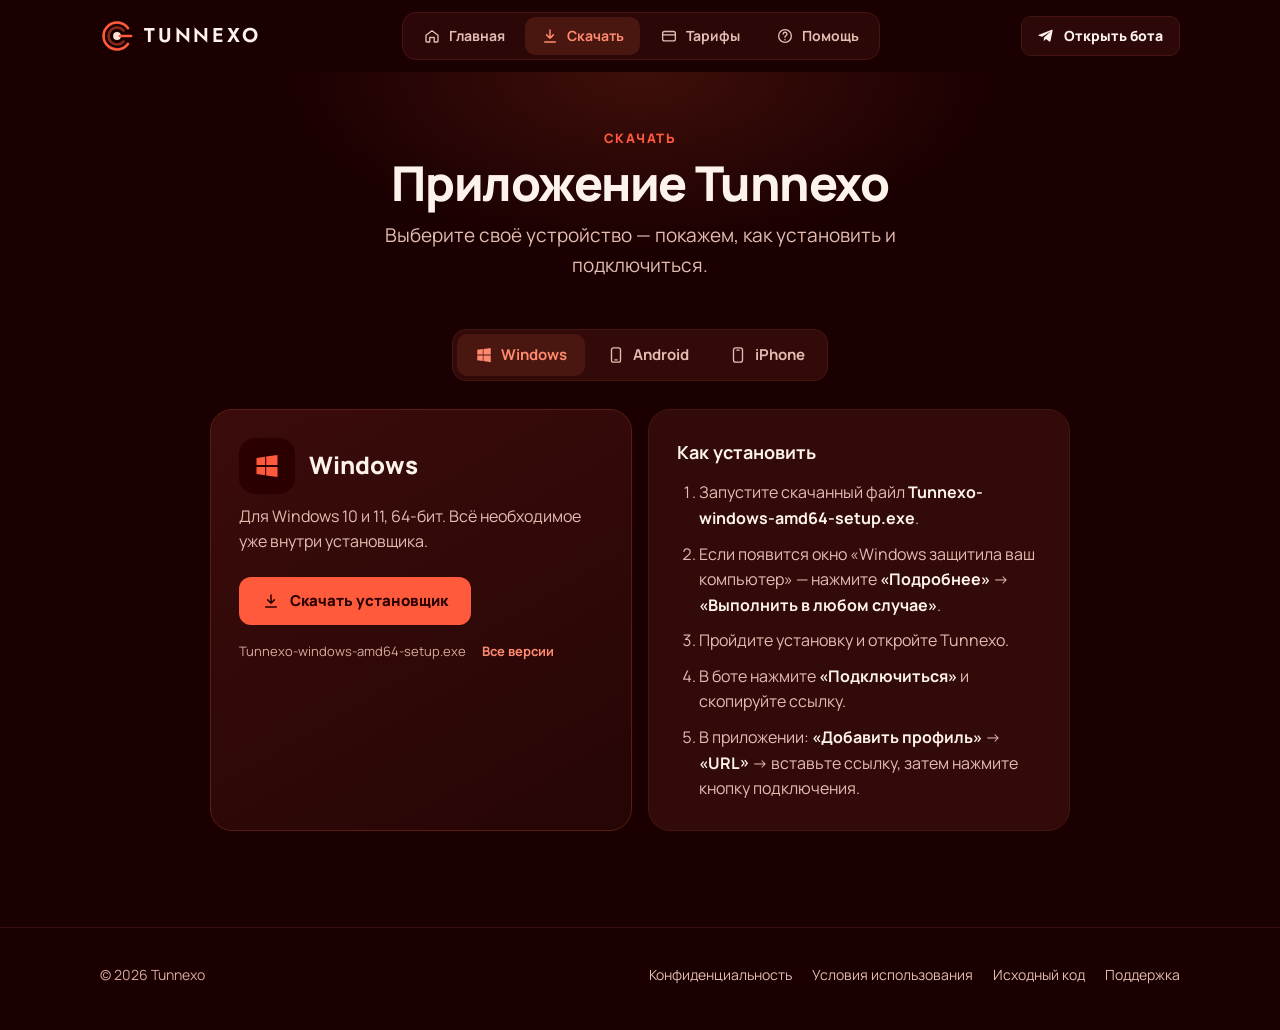
==== commit 8525ce30: "Site: dark theme with tunnel hero (variant E), keep motion and count removal Co-Authored-By: Claude " ====
--- a/site/download.html
+++ b/site/download.html
@@ -5,7 +5,7 @@
 <meta name="viewport" content="width=device-width, initial-scale=1, viewport-fit=cover">
 <title>Скачать Tunnexo — Windows, Android, iPhone</title>
 <meta name="description" content="Скачайте приложение Tunnexo для Windows. Инструкции для Android и iPhone.">
-<meta name="theme-color" content="#FBF1E9">
+<meta name="theme-color" content="#1A0001">
 <link rel="icon" href="favicon.ico" sizes="any">
 <link rel="icon" type="image/png" href="assets/favicon.png">
 <link rel="apple-touch-icon" href="assets/apple-touch-icon.png">
--- a/site/assets/style.css
+++ b/site/assets/style.css
@@ -1,135 +1,89 @@
-/* Tunnexo site — light theme (variant C): warm paper background, burgundy ink, coral accent.
-   Layout: tab navigation (top on desktop, bottom bar on phones/tablets), one job per page. */
 :root{
-  --bg:#FBF1E9;          /* paper */
-  --bg-deep:#F6E4D8;     /* section tint */
-  --card:#FFFFFF;
-  --card-border:#F0CFC4;
-  --line:#EBD3C8;
-  --chip:#FFE3D8;
-  --coral:#FF5A3C;
-  --coral-hover:#F04A2C;
-  --coral-text:#C2381E;  /* coral readable on light backgrounds */
-  --ink:#2A0001;         /* burgundy — text and dark tiles */
-  --text:#2A0001;
-  --text2:#6B2A20;
-  --muted:#8A5A50;
+  --bg:#1A0001; --bg2:#220102; --card:#330A0A; --card-border:#461511; --line:#3A0E0C;
+  --chip:#47130F; --coral:#FF5A3C; --coral-hover:#FF7A5E; --coral-soft:#FF8A70; --ring:#8A281B;
+  --text:#FDF3EA; --text2:#E3BDB2; --muted:#D9A99C; --ink:#2A0001;
   --radius:18px; --maxw:1120px;
-  color-scheme:light;
 }
 *{box-sizing:border-box}
 html{scroll-behavior:smooth;-webkit-text-size-adjust:100%}
 body{margin:0;background:var(--bg);color:var(--text);font-family:'Manrope',system-ui,-apple-system,'Segoe UI',sans-serif;font-size:16px;line-height:1.6;overflow-x:hidden}
 a{color:inherit}
-a.link{color:var(--coral-text);text-decoration:none;font-weight:700}
+a.link{color:var(--coral-soft);text-decoration:none;font-weight:700}
 a.link:hover{text-decoration:underline}
 img,svg{display:block}
-.wrap{max-width:var(--maxw);margin:0 auto;padding-left:max(20px,env(safe-area-inset-left,0px));padding-right:max(20px,env(safe-area-inset-right,0px))}
+.wrap{max-width:var(--maxw);margin:0 auto;padding:0 20px}
 :focus-visible{outline:2px solid var(--coral);outline-offset:3px;border-radius:6px}
-h1,h2,h3{text-wrap:balance}
 
 /* header */
 header{position:relative;z-index:3}
-.nav{display:flex;align-items:center;justify-content:space-between;height:72px;gap:16px}
+.nav{display:flex;align-items:center;justify-content:space-between;height:76px;gap:16px}
 .brand{display:flex;align-items:center;gap:10px;text-decoration:none}
-.brand span{font-family:'Jost',sans-serif;font-weight:600;font-size:20px;letter-spacing:.14em;color:var(--ink)}
-.tabs{display:flex;gap:4px;padding:4px;border-radius:14px;background:rgba(255,255,255,.7);border:1px solid var(--card-border)}
-.tabs a{position:relative;display:flex;align-items:center;gap:8px;height:38px;padding:0 16px;border-radius:10px;text-decoration:none;color:var(--text2);font-weight:700;font-size:14px;transition:background .2s,color .2s}
-.tabs a:hover{color:var(--ink);background:rgba(255,227,216,.6)}
-.tabs a[aria-current="page"]{background:var(--ink);color:#FFE3D8}
-.nav-right{display:flex;align-items:center;gap:12px}
+.brand span{font-family:'Jost',sans-serif;font-weight:600;font-size:20px;letter-spacing:.14em}
+.links{display:flex;align-items:center;gap:28px}
+.links a{text-decoration:none;color:var(--text2);font-weight:600;font-size:15px}
+.links a:hover{color:var(--text)}
 
 /* buttons */
-.btn{display:inline-flex;align-items:center;justify-content:center;gap:10px;height:48px;padding:0 22px;border-radius:12px;font:inherit;font-weight:800;font-size:15px;text-decoration:none;border:1px solid transparent;cursor:pointer;white-space:nowrap;transition:background .15s,border-color .15s,transform .15s,box-shadow .15s}
-.btn:hover{transform:translateY(-1px)}
-.btn:active{transform:translateY(0)}
-.btn-primary{background:var(--coral);color:var(--ink);box-shadow:0 8px 24px rgba(255,90,60,.28)}
+.btn{display:inline-flex;align-items:center;justify-content:center;gap:10px;height:48px;padding:0 22px;border-radius:12px;font:inherit;font-weight:800;font-size:15px;text-decoration:none;border:1px solid transparent;cursor:pointer;white-space:nowrap;transition:background .15s,border-color .15s,transform .15s}
+.btn:active{transform:translateY(1px)}
+.btn-primary{background:var(--coral);color:var(--ink)}
 .btn-primary:hover{background:var(--coral-hover)}
-.btn-ghost{background:var(--card);border-color:var(--card-border);color:var(--ink)}
-.btn-ghost:hover{border-color:var(--coral)}
+.btn-ghost{background:rgba(51,10,10,.8);border-color:var(--card-border);color:var(--text)}
+.btn-ghost:hover{border-color:var(--ring)}
 .btn-sm{height:40px;padding:0 16px;font-size:14px;border-radius:10px}
 
-/* hero (variant C) */
-.hero{position:relative;overflow:hidden;padding:56px 0 96px}
-.hero::before{content:"";position:absolute;right:-180px;top:-260px;width:780px;height:780px;border-radius:50%;background:radial-gradient(closest-side,rgba(255,90,60,.24),rgba(255,90,60,0));pointer-events:none;animation:breathe 9s ease-in-out infinite}
-@keyframes breathe{50%{transform:scale(1.08) translate(-20px,10px);opacity:.85}}
-.hero-grid{position:relative;display:grid;grid-template-columns:minmax(0,1fr) minmax(0,500px);gap:56px;align-items:center}
-.eyebrow{display:inline-flex;align-items:center;gap:8px;height:32px;padding:0 14px;border-radius:16px;background:var(--chip);color:var(--coral-text);font-size:13px;font-weight:800}
-h1{font-size:clamp(38px,5.6vw,62px);line-height:1.05;letter-spacing:-.02em;margin:20px 0 18px;font-weight:800;color:var(--ink)}
+/* hero (variant B) */
+.hero{position:relative;overflow:hidden;margin-top:-72px;padding:150px 0 130px;text-align:center;
+  background:radial-gradient(420px 300px at 50% 46%,#5A1610 0%,#220102 55%,#120001 100%)}
+.hero-inner{position:relative;z-index:1;display:flex;flex-direction:column;align-items:center}
+h1{font-size:clamp(40px,6.4vw,74px);line-height:1.02;letter-spacing:-.03em;margin:22px 0 16px;font-weight:800;max-width:900px}
 h1 em{font-style:normal;color:var(--coral)}
-.lead{font-size:clamp(17px,2vw,18px);color:var(--text2);margin:0 0 26px;max-width:520px}
-.checks{display:flex;flex-wrap:wrap;gap:8px 22px;list-style:none;padding:0;margin:0;color:var(--text2);font-size:14px;font-weight:700}
-.checks li{display:flex;align-items:center;gap:8px}
-.checks li::before{content:"";width:18px;height:18px;border-radius:9px;background:var(--chip) url("data:image/svg+xml,%3Csvg xmlns='http://www.w3.org/2000/svg' viewBox='0 0 24 24'%3E%3Cpath d='M6 12.5l4 4L18 8' fill='none' stroke='%23C2381E' stroke-width='3' stroke-linecap='round' stroke-linejoin='round'/%3E%3C/svg%3E") center/12px no-repeat}
-
-.dl-cards{display:flex;flex-direction:column;gap:14px}
-.dl-card{display:flex;align-items:center;gap:16px;background:var(--card);border:1px solid var(--card-border);border-radius:20px;padding:20px 22px;text-decoration:none;transition:transform .2s,box-shadow .2s,border-color .2s}
-.dl-card.primary{box-shadow:0 18px 50px rgba(138,40,27,.12)}
-a.dl-card:hover{transform:translateY(-2px);border-color:var(--coral);box-shadow:0 22px 56px rgba(138,40,27,.16)}
-.dl-card .os-ico{width:56px;height:56px;border-radius:16px;background:var(--ink);color:var(--coral);display:flex;align-items:center;justify-content:center;flex-shrink:0}
-.dl-card .txt{flex:1;min-width:0}
-.dl-card .txt b{display:block;font-size:21px;line-height:1.2}
-.dl-card .txt small{display:block;color:var(--muted);font-size:13px;margin-top:2px}
-.dl-card .go{height:46px;padding:0 20px;border-radius:12px;background:var(--coral);color:var(--ink);font-weight:800;font-size:15px;display:flex;align-items:center;gap:8px;flex-shrink:0;animation:glow 3.4s ease-in-out infinite}
-.dl-card .go.soft{background:var(--chip);color:var(--coral-text);animation:none}
-@keyframes glow{50%{box-shadow:0 8px 30px rgba(255,90,60,.45)}}
-.dl-note{padding:4px 6px;font-size:14px;color:var(--muted)}
-.dl-note b{color:var(--ink)}
-
-/* load-in */
-.rise{animation:rise .7s cubic-bezier(.2,.7,.2,1) both}
-.r1{animation-delay:.05s}.r2{animation-delay:.15s}.r3{animation-delay:.25s}.r4{animation-delay:.35s}.r5{animation-delay:.45s}
-@keyframes rise{from{opacity:.001;transform:translateY(14px)}to{opacity:1;transform:none}}
-
-/* generic hero buttons (final CTA) */
+.lead{font-size:clamp(17px,2vw,19px);color:var(--text2);margin:0 0 40px;max-width:600px}
 .platforms{display:flex;flex-wrap:wrap;justify-content:center;gap:14px}
 .pbtn{display:inline-flex;align-items:center;gap:12px;height:62px;padding:0 28px;border-radius:16px;text-decoration:none;font-weight:800;font-size:17px;border:1px solid transparent;transition:background .15s,border-color .15s,transform .15s;text-align:left}
-.pbtn:hover{transform:translateY(-1px)}
+.pbtn:active{transform:translateY(1px)}
 .pbtn small{display:block;font-size:11px;font-weight:700;line-height:1.1;opacity:.75}
 .pbtn span{line-height:1.15}
-.pbtn.primary{background:var(--coral);color:var(--ink);box-shadow:0 12px 40px rgba(255,90,60,.3)}
+.pbtn.primary{background:var(--coral);color:var(--ink);box-shadow:0 12px 40px rgba(255,90,60,.35)}
 .pbtn.primary:hover{background:var(--coral-hover)}
-.pbtn.secondary{background:var(--card);border-color:var(--card-border);color:var(--ink)}
-.pbtn.secondary:hover{border-color:var(--coral)}
-.badge{margin-left:6px;padding:2px 8px;border-radius:10px;background:var(--chip);color:var(--coral-text);font-size:11px;font-weight:800;font-style:normal}
+.pbtn.secondary{background:rgba(51,10,10,.85);border-color:#5A1C15;color:var(--text)}
+.pbtn.secondary:hover{border-color:var(--ring)}
+.pbtn.secondary svg{color:var(--coral-soft)}
+.pbtn.soon{opacity:.9}
+.pbtn .badge{margin-left:6px;padding:2px 8px;border-radius:10px;background:var(--chip);color:var(--muted);font-size:11px;font-weight:700;opacity:1}
+.hero-note{margin:22px 0 0;font-size:14px;color:var(--muted)}
 
 /* sections */
 section{position:relative;padding:88px 0;border-top:1px solid var(--line)}
-.kicker{color:var(--coral-text);font-size:13px;font-weight:800;letter-spacing:.12em;text-transform:uppercase;margin:0 0 10px}
-h2{font-size:clamp(28px,3.6vw,40px);line-height:1.15;letter-spacing:-.01em;margin:0 0 14px;font-weight:800;color:var(--ink)}
+.kicker{color:var(--coral);font-size:13px;font-weight:800;letter-spacing:.12em;text-transform:uppercase;margin:0 0 10px}
+h2{font-size:clamp(28px,3.6vw,40px);line-height:1.15;letter-spacing:-.01em;margin:0 0 14px;font-weight:800}
 .sub{color:var(--text2);max-width:640px;margin:0 0 40px;font-size:17px}
 .grid{display:grid;grid-template-columns:repeat(3,minmax(0,1fr));gap:16px}
-.card{background:var(--card);border:1px solid var(--card-border);border-radius:var(--radius);padding:24px;transition:transform .2s,border-color .2s}
-.card:hover{transform:translateY(-2px);border-color:#E9B3A3}
+.card{background:var(--card);border:1px solid var(--card-border);border-radius:var(--radius);padding:24px}
 .card h3{margin:16px 0 6px;font-size:18px;font-weight:800}
 .card p{margin:0;color:var(--text2);font-size:15px}
-.ico{width:44px;height:44px;border-radius:12px;background:var(--ink);color:var(--coral);display:flex;align-items:center;justify-content:center;flex-shrink:0}
+.ico{width:44px;height:44px;border-radius:12px;background:var(--chip);color:var(--coral-soft);display:flex;align-items:center;justify-content:center;flex-shrink:0}
 
 /* countries */
 .countries{display:grid;grid-template-columns:repeat(4,minmax(0,1fr));gap:16px}
 .country{display:flex;align-items:center;gap:14px;background:var(--card);border:1px solid var(--card-border);border-radius:16px;padding:18px 20px}
-.flag{width:44px;height:30px;border-radius:6px;overflow:hidden;flex-shrink:0;box-shadow:0 0 0 1px rgba(42,0,1,.12)}
+.flag{width:44px;height:30px;border-radius:6px;overflow:hidden;flex-shrink:0;box-shadow:0 0 0 1px rgba(255,255,255,.08)}
 .country b{display:block;font-size:16px}
 .country small{color:var(--muted);font-size:13px}
 
 /* pricing */
 .plans{display:grid;grid-template-columns:repeat(3,minmax(0,1fr));gap:16px;align-items:stretch}
 .plan{position:relative;display:flex;flex-direction:column;background:var(--card);border:1px solid var(--card-border);border-radius:22px;padding:28px}
-.plan.best{background:var(--ink);border-color:var(--ink);color:#FDF3EA;overflow:hidden}
-.plan.best::after{content:"";position:absolute;top:0;left:-60%;width:40%;height:100%;background:linear-gradient(100deg,transparent,rgba(255,227,216,.12),transparent);transform:skewX(-18deg);animation:shine 6s ease-in-out infinite;pointer-events:none}
-@keyframes shine{0%,70%{left:-60%}100%{left:130%}}
-.plan .ribbon{position:absolute;top:16px;right:16px;height:24px;padding:0 12px;border-radius:12px;background:var(--coral);color:var(--ink);font-size:12px;font-weight:800;display:flex;align-items:center}
+.plan.best{background:linear-gradient(160deg,#4A1610,#2A0606 75%);border:1.5px solid var(--coral)}
+.plan .ribbon{position:absolute;top:-12px;left:24px;height:24px;padding:0 12px;border-radius:12px;background:var(--coral);color:var(--ink);font-size:12px;font-weight:800;display:flex;align-items:center}
 .plan h3{margin:0;font-size:18px;font-weight:800;color:var(--text2)}
-.plan.best h3{color:#E3BDB2}
-.price{margin:14px 0 4px;font-size:44px;font-weight:800;letter-spacing:-.02em;line-height:1;font-variant-numeric:tabular-nums}
+.price{margin:14px 0 4px;font-size:44px;font-weight:800;letter-spacing:-.02em;line-height:1}
 .price span{font-size:22px;font-weight:700;margin-left:4px}
 .per{color:var(--muted);font-size:14px;min-height:22px}
-.plan.best .per{color:#D9A99C}
-.save{display:inline-block;margin-left:8px;padding:1px 8px;border-radius:10px;background:var(--chip);color:var(--coral-text);font-size:12px;font-weight:800}
+.save{display:inline-block;margin-left:8px;padding:1px 8px;border-radius:10px;background:var(--chip);color:var(--coral-soft);font-size:12px;font-weight:800}
 .plan ul{list-style:none;padding:0;margin:20px 0 24px;display:grid;gap:8px;font-size:15px;color:var(--text2)}
-.plan.best ul{color:#E3BDB2}
 .plan li{display:flex;gap:10px;align-items:flex-start}
-.plan li::before{content:"";flex-shrink:0;width:18px;height:18px;margin-top:3px;border-radius:9px;background:var(--chip) url("data:image/svg+xml,%3Csvg xmlns='http://www.w3.org/2000/svg' viewBox='0 0 24 24'%3E%3Cpath d='M6 12.5l4 4L18 8' fill='none' stroke='%23C2381E' stroke-width='3' stroke-linecap='round' stroke-linejoin='round'/%3E%3C/svg%3E") center/12px no-repeat}
+.plan li::before{content:"";flex-shrink:0;width:18px;height:18px;margin-top:3px;border-radius:9px;background:var(--chip) url("data:image/svg+xml,%3Csvg xmlns='http://www.w3.org/2000/svg' viewBox='0 0 24 24'%3E%3Cpath d='M6 12.5l4 4L18 8' fill='none' stroke='%23FF8A70' stroke-width='3' stroke-linecap='round' stroke-linejoin='round'/%3E%3C/svg%3E") center/12px no-repeat}
 .plan .btn{margin-top:auto}
 .plans-note{margin:20px 0 0;color:var(--muted);font-size:14px}
 
@@ -139,22 +93,20 @@
 .step::before{counter-increment:s;content:counter(s);display:flex;align-items:center;justify-content:center;width:36px;height:36px;border-radius:50%;background:var(--coral);color:var(--ink);font-weight:800}
 .step h3{margin:16px 0 6px;font-size:17px}
 .step p{margin:0;color:var(--text2);font-size:15px}
-.win-note{margin-top:16px;display:flex;gap:12px;align-items:flex-start;background:var(--chip);border:1px solid #F5C4B4;border-radius:14px;padding:14px 16px;font-size:14px;color:var(--text2)}
-.win-note b{color:var(--ink)}
-.win-note svg{color:var(--coral-text)}
+.win-note{margin-top:16px;display:flex;gap:12px;align-items:flex-start;background:rgba(59,12,11,.6);border:1px solid #5A1C15;border-radius:14px;padding:14px 16px;font-size:14px;color:var(--text2)}
+.win-note b{color:var(--text)}
 
 /* faq */
 .faq{max-width:780px}
 details{border-bottom:1px solid var(--line)}
 summary{list-style:none;cursor:pointer;padding:20px 0;font-weight:700;font-size:17px;display:flex;justify-content:space-between;gap:16px}
 summary::-webkit-details-marker{display:none}
-summary::after{content:"+";color:var(--coral-text);font-size:22px;line-height:1;font-weight:600;transition:transform .2s}
-details[open] summary::after{transform:rotate(45deg)}
+summary::after{content:"+";color:var(--coral);font-size:22px;line-height:1;font-weight:600}
+details[open] summary::after{content:"–"}
 details p{margin:0 0 20px;color:var(--text2)}
-details[open] p{animation:rise .35s ease both}
 
 /* final cta */
-.final{text-align:center;background:radial-gradient(520px 260px at 50% 100%,rgba(255,90,60,.14),transparent 70%)}
+.final{text-align:center;background:radial-gradient(520px 260px at 50% 100%,rgba(255,90,60,.18),transparent 70%)}
 .final .platforms{margin-top:28px}
 
 /* footer */
@@ -162,94 +114,129 @@
 .foot{display:flex;flex-wrap:wrap;justify-content:space-between;gap:12px 24px;align-items:center}
 .foot nav{display:flex;flex-wrap:wrap;gap:8px 20px}
 .foot a{color:var(--text2);text-decoration:none}
-.foot a:hover{color:var(--ink);text-decoration:underline}
-
-/* inner pages */
-.page-head{position:relative;overflow:hidden;padding:56px 0 40px;text-align:center}
-.page-head::before{content:"";position:absolute;left:50%;top:-320px;width:760px;height:560px;transform:translateX(-50%);border-radius:50%;background:radial-gradient(closest-side,rgba(255,90,60,.16),rgba(255,90,60,0));pointer-events:none}
-.page-head .wrap{position:relative}
-.page-head h1{margin:0 auto 12px;font-size:clamp(32px,4.6vw,48px)}
-.page-head .lead{margin:0 auto}
-.page{padding:8px 0 96px}
-.seg{display:inline-flex;gap:4px;padding:4px;border-radius:14px;background:var(--card);border:1px solid var(--card-border);margin:0 auto 28px}
-.seg button{display:flex;align-items:center;gap:8px;height:42px;padding:0 18px;border:0;border-radius:10px;background:transparent;color:var(--text2);font:inherit;font-weight:700;font-size:15px;cursor:pointer;transition:background .2s,color .2s}
-.seg button[aria-selected="true"]{background:var(--ink);color:#FFE3D8}
-.seg-wrap{text-align:center}
-.panel{max-width:860px;margin:0 auto}
-.panel:not([hidden]){animation:rise .35s ease both}
-.platform{display:grid;grid-template-columns:minmax(0,1fr) minmax(0,1fr);gap:16px}
-.pcard{position:relative;overflow:hidden;background:var(--card);border:1px solid var(--card-border);border-radius:22px;padding:28px;box-shadow:0 18px 50px rgba(138,40,27,.08)}
-.pcard .os{display:flex;align-items:center;gap:14px;font-size:24px;font-weight:800;margin-bottom:6px}
-.pcard .os span{width:56px;height:56px;border-radius:16px;background:var(--ink);color:var(--coral);display:flex;align-items:center;justify-content:center}
-.pcard p{color:var(--text2);margin:10px 0 22px}
-.pcard .meta{display:flex;flex-wrap:wrap;gap:6px 16px;margin-top:16px;color:var(--muted);font-size:13px}
-.howto{background:var(--bg-deep);border:1px solid var(--card-border);border-radius:22px;padding:28px}
-.howto h3{margin:0 0 14px;font-size:18px}
-.howto ol{margin:0;padding-left:22px;color:var(--text2);display:grid;gap:10px}
-.howto ol b{color:var(--ink)}
-.soon-box{text-align:center;padding:44px 28px}
-.soon-box .ico{margin:0 auto 14px;width:64px;height:64px;border-radius:18px}
-.help-card{display:flex;flex-wrap:wrap;align-items:center;justify-content:space-between;gap:16px;margin-top:40px;background:var(--ink);color:#FDF3EA;border-radius:20px;padding:24px 28px}
-.help-card h3{margin:0 0 4px;font-size:20px}
-.help-card p{margin:0;color:#E3BDB2}
-.home-more{display:grid;grid-template-columns:repeat(3,minmax(0,1fr));gap:16px}
-.tile{display:block;text-decoration:none;background:var(--card);border:1px solid var(--card-border);border-radius:20px;padding:24px;transition:border-color .2s,transform .2s,box-shadow .2s}
-.tile:hover{border-color:var(--coral);transform:translateY(-2px);box-shadow:0 18px 40px rgba(138,40,27,.1)}
-.tile h3{margin:14px 0 6px;font-size:18px}
-.tile p{margin:0;color:var(--text2);font-size:15px}
-.tile .go{margin-top:14px;color:var(--coral-text);font-weight:800;font-size:14px}
+.foot a:hover{color:var(--text);text-decoration:underline}
 
 /* legal pages */
-.doc{max-width:780px;margin:0 auto;padding:40px max(20px,env(safe-area-inset-right,0px)) 80px max(20px,env(safe-area-inset-left,0px))}
+.doc{max-width:780px;margin:0 auto;padding:40px 20px 80px}
 .doc h1{font-size:clamp(30px,4.4vw,44px);margin:12px 0 8px;text-align:left}
 .doc .updated{color:var(--muted);font-size:14px;margin:0 0 32px}
 .doc h2{font-size:22px;margin:36px 0 10px}
 .doc p,.doc li{color:var(--text2)}
 .doc ul{padding-left:22px}
 .doc li{margin:6px 0}
-.doc li b,.doc p b{color:var(--ink)}
-.doc .callout{background:var(--chip);border:1px solid #F5C4B4;border-radius:14px;padding:16px 18px;margin:20px 0}
+.doc .callout{background:var(--card);border:1px solid var(--card-border);border-radius:14px;padding:16px 18px;margin:20px 0}
 .doc .callout p{margin:0}
 .back{display:inline-flex;align-items:center;gap:6px;color:var(--muted);text-decoration:none;font-weight:600;font-size:14px}
-.back:hover{color:var(--ink)}
-
+.back:hover{color:var(--text)}
+
+@media (max-width:900px){
+  .grid,.steps,.plans{grid-template-columns:1fr}
+  .countries{grid-template-columns:repeat(2,minmax(0,1fr))}
+  .links a:not(.btn){display:none}
+  .plans{max-width:460px}
+}
+@media (max-width:480px){
+  .wrap{padding:0 16px}
+  .hero{padding:120px 0 90px}
+  .pbtn{width:100%;justify-content:center}
+  .countries{grid-template-columns:1fr}
+  section{padding:64px 0}
+  .brand span{font-size:18px}
+}
+@media (prefers-reduced-motion:reduce){html{scroll-behavior:auto}.btn,.pbtn{transition:none}}
+
+/* ===== tabs (multi-page) ===== */
+.nav{height:72px}
+.tabs{display:flex;gap:4px;padding:4px;border-radius:14px;background:rgba(51,10,10,.75);border:1px solid var(--card-border)}
+.tabs a{display:flex;align-items:center;gap:8px;height:38px;padding:0 16px;border-radius:10px;text-decoration:none;color:var(--text2);font-weight:700;font-size:14px}
+.tabs a:hover{color:var(--text);background:rgba(74,22,16,.6)}
+.tabs a[aria-current="page"]{background:#4A1610;color:var(--coral-soft)}
+.tabs svg{flex-shrink:0}
+.nav-right{display:flex;align-items:center;gap:12px}
 .tabbar{display:none}
+.page-head{position:relative;overflow:hidden;padding:56px 0 40px;text-align:center;background:radial-gradient(520px 260px at 50% 0%,rgba(255,90,60,.16),transparent 70%)}
+.page-head h1{margin:0 auto 12px;font-size:clamp(32px,4.6vw,48px)}
+.page-head .lead{margin:0 auto}
+.page{padding:8px 0 96px}
+.page section{border-top:0;padding:40px 0}
+.seg{display:inline-flex;gap:4px;padding:4px;border-radius:14px;background:var(--card);border:1px solid var(--card-border);margin:0 auto 28px}
+.seg button{display:flex;align-items:center;gap:8px;height:42px;padding:0 18px;border:0;border-radius:10px;background:transparent;color:var(--text2);font:inherit;font-weight:700;font-size:15px;cursor:pointer}
+.seg button[aria-selected="true"]{background:#4A1610;color:var(--coral-soft)}
+.seg-wrap{text-align:center}
+.panel{max-width:860px;margin:0 auto}
+.js .panel[hidden]{display:none}
+.platform{display:grid;grid-template-columns:minmax(0,1fr) minmax(0,1fr);gap:16px}
+.pcard{position:relative;overflow:hidden;background:linear-gradient(150deg,#3B0C0B,#260505);border:1px solid #5A1C15;border-radius:22px;padding:28px}
+.pcard .os{display:flex;align-items:center;gap:14px;font-size:24px;font-weight:800;margin-bottom:6px}
+.pcard .os span{width:56px;height:56px;border-radius:16px;background:var(--ink);color:var(--coral);display:flex;align-items:center;justify-content:center}
+.pcard p{color:var(--text2);margin:10px 0 22px}
+.pcard .meta{display:flex;flex-wrap:wrap;gap:6px 16px;margin-top:16px;color:var(--muted);font-size:13px}
+.howto{background:var(--card);border:1px solid var(--card-border);border-radius:22px;padding:28px}
+.howto h3{margin:0 0 14px;font-size:18px}
+.howto ol{margin:0;padding-left:22px;color:var(--text2);display:grid;gap:10px}
+.howto ol b{color:var(--text)}
+.soon-box{text-align:center;padding:44px 28px}
+.soon-box .ico{margin:0 auto 14px;width:64px;height:64px;border-radius:18px}
+.help-card{display:flex;flex-wrap:wrap;align-items:center;justify-content:space-between;gap:16px;margin-top:40px;background:linear-gradient(135deg,#3B0C0B,#2A0606);border:1px solid #5A1C15;border-radius:20px;padding:24px 28px}
+.help-card h3{margin:0 0 4px;font-size:20px}
+.help-card p{margin:0;color:var(--text2)}
+.home-more{display:grid;grid-template-columns:repeat(3,minmax(0,1fr));gap:16px}
+.tile{display:block;text-decoration:none;background:var(--card);border:1px solid var(--card-border);border-radius:20px;padding:24px;transition:border-color .15s,transform .15s}
+.tile:hover{border-color:var(--ring);transform:translateY(-2px)}
+.tile h3{margin:14px 0 6px;font-size:18px}
+.tile p{margin:0;color:var(--text2);font-size:15px}
+.tile .go{margin-top:14px;color:var(--coral-soft);font-weight:800;font-size:14px}
 
 @media (max-width:900px){
-  .hero{padding:32px 0 72px}
-  .hero-grid{grid-template-columns:1fr;gap:36px}
-  .dl-cards{max-width:520px}
   .tabs{display:none}
-  .grid,.steps,.plans,.platform,.home-more{grid-template-columns:1fr}
-  .countries{grid-template-columns:repeat(2,minmax(0,1fr))}
+  .platform,.home-more{grid-template-columns:1fr}
   body{padding-bottom:76px}
-  .tabbar{display:grid;grid-template-columns:repeat(4,1fr);position:fixed;left:0;right:0;bottom:0;z-index:10;height:calc(68px + env(safe-area-inset-bottom,0px));padding:6px max(8px,env(safe-area-inset-right,0px)) calc(6px + env(safe-area-inset-bottom,0px)) max(8px,env(safe-area-inset-left,0px));background:rgba(255,250,246,.96);border-top:1px solid var(--line);-webkit-backdrop-filter:blur(10px);backdrop-filter:blur(10px)}
+  .tabbar{display:grid;grid-template-columns:repeat(4,1fr);position:fixed;left:0;right:0;bottom:0;z-index:10;height:68px;padding:6px 8px calc(6px + env(safe-area-inset-bottom));background:rgba(30,1,2,.96);border-top:1px solid var(--line);-webkit-backdrop-filter:blur(10px);backdrop-filter:blur(10px)}
   .tabbar a{display:flex;flex-direction:column;align-items:center;justify-content:center;gap:3px;text-decoration:none;color:var(--muted);font-size:11px;font-weight:700;border-radius:12px}
-  .tabbar a[aria-current="page"]{color:var(--ink)}
-  .tabbar a[aria-current="page"] svg{background:var(--chip);color:var(--coral-text);border-radius:10px}
+  .tabbar a[aria-current="page"]{color:var(--coral-soft)}
+  .tabbar a[aria-current="page"] svg{background:#4A1610;border-radius:10px}
   .tabbar svg{width:44px;height:28px;padding:4px 12px;box-sizing:border-box}
 }
+@media (max-width:480px){
+  .seg{display:flex}
+  .seg button{flex:1;justify-content:center;padding:0 8px;font-size:14px}
+  .pcard,.howto{padding:22px}
+}
+
+/* tablet: use the width instead of a single narrow column */
 @media (min-width:641px) and (max-width:900px){
   .grid{grid-template-columns:repeat(2,minmax(0,1fr))}
   .steps,.plans,.home-more{grid-template-columns:repeat(3,minmax(0,1fr))}
+  .plans{max-width:none}
   .plan{padding:22px}
   .price{font-size:36px}
 }
 @media (max-width:640px){ .plans{max-width:460px} }
-@media (max-width:480px){
-  .countries{grid-template-columns:1fr}
-  section{padding:64px 0}
-  .brand span{font-size:18px}
-  .dl-card{padding:16px;gap:12px}
-  .dl-card .os-ico{width:48px;height:48px;border-radius:14px}
-  .dl-card .go{padding:0 14px}
-  .dl-card .go .lbl{display:none}
-  .seg{display:flex}
-  .seg button{flex:1;justify-content:center;padding:0 8px;font-size:14px}
-  .pcard,.howto{padding:22px}
-  .pbtn{width:100%;justify-content:center}
-}
-@media (prefers-reduced-motion:reduce){
-  html{scroll-behavior:auto}
-  *,*::before,*::after{animation:none!important;transition:none!important}
-}
+
+/* ===== variant E: tunnel hero + motion ===== */
+.tunnel{position:absolute;left:50%;top:46%;width:0;height:0;pointer-events:none}
+.ring{position:absolute;left:0;top:0;width:1400px;height:1400px;margin:-700px 0 0 -700px;border-radius:50%;border:2px solid rgba(255,90,60,.5);opacity:0;animation:zoom 7.2s linear infinite}
+.ring:nth-child(2){animation-delay:-1.2s}.ring:nth-child(3){animation-delay:-2.4s}.ring:nth-child(4){animation-delay:-3.6s}.ring:nth-child(5){animation-delay:-4.8s}.ring:nth-child(6){animation-delay:-6s}
+@keyframes zoom{0%{transform:scale(.05);opacity:0;border-color:rgba(255,90,60,.9)}15%{opacity:.9}100%{transform:scale(1.1);opacity:0;border-color:rgba(138,40,27,.6)}}
+.eyebrow{display:inline-flex;align-items:center;gap:8px;height:32px;padding:0 14px;border-radius:16px;background:rgba(74,22,16,.85);color:var(--coral-soft);font-size:13px;font-weight:700}
+.rise{animation:rise .7s cubic-bezier(.2,.7,.2,1) both}
+.r1{animation-delay:.05s}.r2{animation-delay:.15s}.r3{animation-delay:.25s}.r4{animation-delay:.35s}.r5{animation-delay:.45s}
+@keyframes rise{from{opacity:.001;transform:translateY(14px)}to{opacity:1;transform:none}}
+.pbtn.primary{animation:glow 3.4s ease-in-out infinite}
+@keyframes glow{50%{box-shadow:0 12px 56px rgba(255,90,60,.6)}}
+.pbtn:hover,.btn:hover{transform:translateY(-1px)}
+.card,.tile{transition:transform .2s,border-color .2s}
+.card:hover{transform:translateY(-2px);border-color:var(--ring)}
+.plan.best{overflow:hidden}
+.plan.best::after{content:"";position:absolute;top:0;left:-60%;width:40%;height:100%;background:linear-gradient(100deg,transparent,rgba(255,227,216,.10),transparent);transform:skewX(-18deg);animation:shine 6s ease-in-out infinite;pointer-events:none}
+@keyframes shine{0%,70%{left:-60%}100%{left:130%}}
+.plan .ribbon{top:16px;left:auto;right:16px}
+summary::after{transition:transform .2s}
+details[open] summary::after{content:"+";transform:rotate(45deg)}
+details[open] p{animation:rise .35s ease both}
+.panel:not([hidden]){animation:rise .35s ease both}
+.tabs a{transition:background .2s,color .2s}
+.win-note svg{color:#FFC9A8}
+.badge{margin-left:6px;padding:2px 8px;border-radius:10px;background:var(--chip);color:var(--muted);font-size:11px;font-weight:700;font-style:normal}
+@media (max-width:480px){ .ring{width:900px;height:900px;margin:-450px 0 0 -450px} }
+@media (prefers-reduced-motion:reduce){*,*::before,*::after{animation:none!important;transition:none!important}.ring{opacity:.25}.ring:nth-child(n+4){display:none}}
